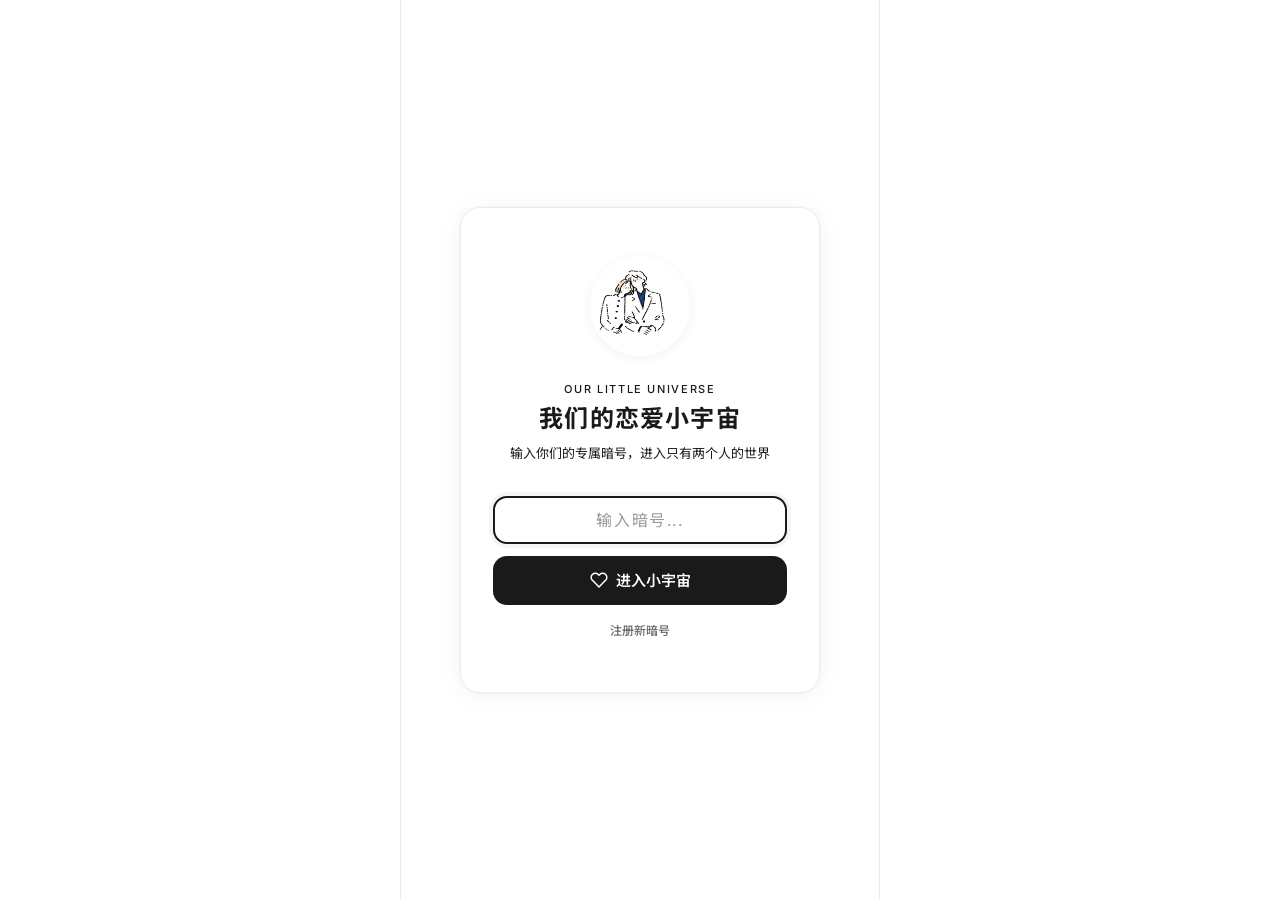
==== index.html @ 61622565 "fix: 抖音链接支持唤起App (snssdk1128:// scheme)" ====
<!DOCTYPE html>
<html lang="zh-CN">
<head>
  <meta charset="UTF-8">
  <meta name="viewport" content="width=device-width, initial-scale=1.0, maximum-scale=1.0, user-scalable=no, viewport-fit=cover">
  <meta name="theme-color" content="#FFF5F5">
  <meta name="description" content="恋爱小宇宙 - 情侣双人协同记录工作台">
  <title>恋爱小宇宙</title>

  <!-- iOS PWA（添加到主屏幕后全屏运行） -->
  <meta name="apple-mobile-web-app-capable" content="yes">
  <meta name="apple-mobile-web-app-status-bar-style" content="black-translucent">
  <meta name="apple-mobile-web-app-title" content="恋爱小宇宙">
  <link rel="apple-touch-icon" href="./assets/apple-touch-icon.png">
  <link rel="apple-touch-icon" sizes="180x180" href="./assets/apple-touch-icon-180.png">
  <link rel="apple-touch-icon" sizes="192x192" href="./assets/icon-192.png">
  <link rel="apple-touch-icon" sizes="512x512" href="./assets/icon-512.png">

  <!-- Android/通用 PWA -->
  <link rel="manifest" href="./manifest.json">
  <meta name="mobile-web-app-capable" content="yes">

  <!-- 字体预加载：优先用 Google Fonts，超时自动降级为系统黑体 -->
  <link rel="preconnect" href="https://fonts.googleapis.com">
  <link rel="preconnect" href="https://fonts.gstatic.com" crossorigin>
  <link rel="stylesheet" href="https://fonts.googleapis.com/css2?family=Inter:wght@300;400;500;600;700&family=Noto+Sans+SC:wght@300;400;500;600;700&display=swap" media="print" onload="this.media='all';document.documentElement.classList.add('fonts-loaded');this.onload=null">
  <!-- 字体加载超时降级：3秒后强制使用系统字体 -->
  <script>
    (function(){var t=setTimeout(function(){var s=document.querySelector('link[href*="fonts.googleapis.com"]');if(s){s.media='all';s.onload=null;}},3000);window.addEventListener('load',function(){clearTimeout(t)});})();
  </script>
  <!-- 系统字体兜底：在 Google Fonts 加载前使用 -->
  <style>
    body { font-family: -apple-system, BlinkMacSystemFont, "PingFang SC", "Hiragino Sans GB", "Microsoft YaHei", sans-serif; }
    .fonts-loaded body { font-family: "Noto Sans SC", "Inter", -apple-system, sans-serif; }
  </style>

  <!-- 样式 -->
  <link rel="stylesheet" href="css/variables.css">
  <link rel="stylesheet" href="css/global.css">
  <link rel="stylesheet" href="css/components.css">
  <link rel="stylesheet" href="css/dashboard.css">
  <link rel="stylesheet" href="css/games.css">

  <style>
    /* ===== 底部导航栏 ===== */
    .navbar {
      position: fixed;
      bottom: 0;
      left: 50%;
      transform: translateX(-50%);
      width: 100%;
      max-width: var(--max-width);
      height: var(--navbar-height);
      background: rgba(255, 255, 255, 0.9);
      backdrop-filter: blur(24px);
      -webkit-backdrop-filter: blur(24px);
      border-top: 1px solid var(--border-light);
      display: flex;
      align-items: center;
      justify-content: space-around;
      padding: var(--space-xs) var(--space-sm);
      padding-bottom: max(var(--space-xs), env(safe-area-inset-bottom));
      z-index: var(--z-sticky);
      box-shadow: 0 -1px 8px rgba(0, 0, 0, 0.03);
    }

    .nav-tab {
      display: flex;
      flex-direction: column;
      align-items: center;
      gap: 4px;
      padding: var(--space-xs) 2px;
      border: none;
      background: transparent;
      cursor: pointer;
      transition: all var(--transition-fast);
      min-width: 0;
      flex: 1;
      position: relative;
      white-space: nowrap;
    }
    .nav-tab::after {
      content: '';
      position: absolute;
      top: -6px;
      left: 50%;
      transform: translateX(-50%);
      width: 0;
      height: 2.5px;
      border-radius: 2px;
      background: currentColor;
      transition: width var(--transition-base);
    }
    .nav-tab.active::after {
      width: 18px;
    }
    .nav-tab-label {
      font-size: 10px;
      font-weight: var(--weight-semibold);
      line-height: 1;
      font-family: var(--font-sans);
      white-space: nowrap;
      transform: scale(0.88);
      letter-spacing: 0.02em;
    }
    .nav-tab:hover {
      opacity: 0.85;
    }
    .nav-tab:active {
      transform: scale(0.94);
    }

    /* ===== 响应式 ===== */
    @media (min-width: 481px) {
      .app-container {
        border-left: 1px solid var(--border-light);
        border-right: 1px solid var(--border-light);
      }
    }

    @media (max-width: 360px) {
      :root {
        --content-padding: 0.75rem;
      }
      .dashboard-grid {
        grid-template-columns: 1fr;
      }
      .hero-title {
        font-size: var(--text-lg);
      }
    }

    /* ===== 登录页 ===== */
    .login-page {
      min-height: 100vh;
      min-height: 100dvh;
      display: flex;
      align-items: center;
      justify-content: center;
      padding: var(--space-xl);
      background: #fff;
    }
    .login-card {
      width: 100%;
      max-width: 360px;
      text-align: center;
      padding: var(--space-2xl) var(--space-xl);
      background: #fff;
      border-radius: var(--radius-xl);
      box-shadow: 0 2px 24px rgba(0, 0, 0, 0.05), 0 1px 4px rgba(0, 0, 0, 0.03);
      border: 1px solid var(--border-light);
    }
    .login-doodle {
      margin-bottom: var(--space-lg);
    }
    .login-couple-photo {
      width: 100px;
      height: 100px;
      border-radius: var(--radius-full);
      overflow: hidden;
      margin: 0 auto;
      border: 2px solid #fff;
      box-shadow: 0 2px 12px rgba(0,0,0,0.06);
      cursor: pointer;
      position: relative;
      transition: all var(--transition-fast);
    }
    .login-couple-photo:hover {
      box-shadow: 0 4px 20px rgba(0,0,0,0.15);
    }
    .login-couple-photo .photo-change-hint {
      position: absolute;
      bottom: 0;
      left: 0;
      right: 0;
      padding: 4px;
      background: rgba(0,0,0,0.6);
      color: #fff;
      font-size: 10px;
      text-align: center;
      opacity: 0;
      transition: opacity var(--transition-fast);
      font-family: var(--font-sans);
    }
    .login-couple-photo:hover .photo-change-hint {
      opacity: 1;
    }
    .login-couple-photo img {
      width: 100%;
      height: 100%;
      object-fit: cover;
    }
    .login-label {
      font-family: var(--font-sans);
      font-size: 11px;
      font-weight: var(--weight-medium);
      letter-spacing: 0.15em;
      text-transform: uppercase;
      color: var(--color-text-light);
      margin-bottom: var(--space-xs);
    }
    .login-title {
      font-family: var(--font-serif);
      font-size: 24px;
      font-weight: var(--weight-bold);
      color: var(--color-text);
      margin: 0 0 var(--space-sm) 0;
      letter-spacing: 0.05em;
    }
    .login-desc {
      font-family: var(--font-sans);
      font-size: 13px;
      color: var(--color-text-light);
      margin: 0 0 var(--space-xl) 0;
      line-height: 1.6;
    }
    .login-form {
      margin-bottom: var(--space-md);
    }
    .login-form .input-group {
      margin-bottom: var(--space-md);
    }
    .login-input {
      text-align: center;
      font-size: 16px;
      letter-spacing: 0.1em;
      padding: var(--space-md) var(--space-lg);
      border-radius: 14px;
      background: #fff;
      border: 2px solid var(--border-color);
      transition: all var(--transition-fast);
    }
    .login-input:focus {
      border-color: var(--text-primary);
      background: #fff;
      box-shadow: 0 0 0 4px rgba(0, 0, 0, 0.04);
    }
    .login-btn {
      width: 100%;
      padding: 14px;
      font-size: 15px;
      font-weight: var(--weight-semibold);
      border-radius: 14px;
      display: flex;
      align-items: center;
      justify-content: center;
      gap: 8px;
      transition: all var(--transition-fast);
      background: var(--text-primary);
      color: #fff;
    }
    .login-btn:disabled {
      opacity: 0.4;
      cursor: not-allowed;
    }
    .login-error {
      padding: var(--space-sm) var(--space-md);
      background: #F5F5F5;
      color: #1A1A1A;
      border-radius: 10px;
      font-size: 13px;
      margin-bottom: var(--space-md);
      font-family: var(--font-sans);
    }
    .login-hint {
      font-family: var(--font-sans);
      font-size: 11px;
      color: var(--text-muted);
      opacity: 0.5;
      margin-top: var(--space-md);
    }
    .login-hint code {
      background: #F5F5F5;
      padding: 2px 8px;
      border-radius: 4px;
      font-size: 11px;
      color: var(--text-primary);
      font-family: var(--font-mono, monospace);
    }
  </style>

  <!-- 骨架屏：JS 加载前显示，避免白屏 -->
  <style>
    #app-skeleton {
      display: flex;
      flex-direction: column;
      align-items: center;
      justify-content: center;
      min-height: 100vh;
      min-height: 100dvh;
      background: #fff;
      transition: opacity 0.35s ease;
      position: fixed;
      inset: 0;
      z-index: 9999;
    }
    #app-skeleton.hide {
      opacity: 0;
      pointer-events: none;
    }
    .skeleton-heart {
      width: 56px;
      height: 56px;
      margin-bottom: 18px;
      animation: skeleton-pulse 1.6s ease-in-out infinite;
    }
    .skeleton-text {
      font-family: -apple-system, BlinkMacSystemFont, "PingFang SC", sans-serif;
      font-size: 14px;
      color: #D4C5C5;
      letter-spacing: 0.08em;
    }
    @keyframes skeleton-pulse {
      0%, 100% { opacity: 0.55; transform: scale(0.96); }
      50% { opacity: 1; transform: scale(1.04); }
    }
  </style>
</head>
<body>
  <div id="app-skeleton">
    <svg class="skeleton-heart" viewBox="0 0 24 24" fill="none" stroke="#E8A0A0" stroke-width="1.5" stroke-linecap="round" stroke-linejoin="round">
      <path d="M20.84 4.61a5.5 5.5 0 0 0-7.78 0L12 5.67l-1.06-1.06a5.5 5.5 0 0 0-7.78 7.78l1.06 1.06L12 21.23l7.78-7.78 1.06-1.06a5.5 5.5 0 0 0 0-7.78z"/>
    </svg>
    <div class="skeleton-text">正在进入小宇宙...</div>
  </div>

  <div class="app-container" id="app" style="display:none">
    <!-- 由 App.render() 动态渲染 -->
  </div>

  <script>
    // 注册 Service Worker，检测到新版本自动刷新
    if ('serviceWorker' in navigator) {
      navigator.serviceWorker.register('/sw.js').then(reg => {
        reg.addEventListener('updatefound', () => {
          const newWorker = reg.installing;
          newWorker.addEventListener('statechange', () => {
            if (newWorker.state === 'installed' && navigator.serviceWorker.controller) {
              // 新 SW 已就绪，刷新页面使用新版本
              window.location.reload();
            }
          });
        });
      });
    }
  </script>

  <!-- JS库 -->
  <script defer src="js/lib/supabase.min.js"></script>
  <script defer src="js/modules/config.js"></script>
  <script defer src="js/modules/github-sync.js"></script>
  <script defer src="js/modules/game-sync.js"></script>
  <script defer src="js/tips.js"></script>
  <script defer src="js/utils.js"></script>
  <script defer src="js/sfx.js"></script>
  <script defer src="js/auth.js"></script>
  <script defer src="js/store.js"></script>
  <script defer src="js/components.js"></script>

  <!-- 页面模块 -->
  <script defer src="js/pages/dashboard.js"></script>
  <script defer src="js/pages/timeline.js"></script>
  <script defer src="js/pages/travel.js"></script>
  <script defer src="js/pages/food.js"></script>
  <script defer src="js/pages/shopping.js"></script>
  <script defer src="js/pages/ledger.js"></script>
  <script defer src="js/pages/inspiration.js"></script>
  <script defer src="js/pages/game.js"></script>

  <!-- 应用入口 -->
  <script defer src="js/app.js"></script>
</body>
</html>
---- css/variables.css ----
/* ===== 【我们的恋爱小宇宙】色彩系统 — 黑白极简 ===== */

:root {
  /* 页面底色 */
  --bg-page: #FFFFFF;
  --bg-page-alt: #F5F5F5;

  /* 卡片 */
  --bg-card: #FFFFFF;
  --bg-card-hover: #FAFAFA;

  /* 主色 — 纯黑 */
  --color-primary: #1A1A1A;
  --color-primary-light: #E8E8E8;
  --color-primary-ghost: #F5F5F5;

  /* 模块辅助色 — 统一灰阶 */
  --color-travel: #1A1A1A;
  --color-travel-light: #E8E8E8;
  --color-travel-ghost: #F5F5F5;
  --color-food: #1A1A1A;
  --color-food-light: #E8E8E8;
  --color-food-ghost: #F5F5F5;
  --color-ledger: #1A1A1A;
  --color-ledger-light: #E8E8E8;
  --color-ledger-ghost: #F5F5F5;
  --color-timeline: #1A1A1A;
  --color-timeline-light: #E8E8E8;
  --color-timeline-ghost: #F5F5F5;
  --color-shopping: #1A1A1A;
  --color-shopping-light: #E8E8E8;
  --color-shopping-ghost: #F5F5F5;
  --color-tips: #1A1A1A;
  --color-tips-light: #E8E8E8;
  --color-tips-ghost: #F5F5F5;

  /* 文字 */
  --text-primary: #1A1A1A;
  --text-secondary: #666666;
  --text-muted: #999999;
  --text-inverse: #FFFFFF;

  /* 分割线 / 边框 */
  --border-color: #D9D9D9;
  --border-light: #EBEBEB;

  /* 状态色 */
  --color-success: #1A1A1A;
  --color-warning: #666666;
  --color-danger: #333333;

  /* ===== 字体系统 — 黑体/无衬线 ===== */
  --font-serif: 'Inter', -apple-system, BlinkMacSystemFont, 'Segoe UI', 'PingFang SC', 'Microsoft YaHei', 'Source Han Sans SC', 'Noto Sans SC', sans-serif;
  --font-sans: 'Inter', -apple-system, BlinkMacSystemFont, 'Segoe UI', 'PingFang SC', 'Microsoft YaHei', 'Source Han Sans SC', 'Noto Sans SC', sans-serif;

  /* 字号 */
  --text-xs: 0.6875rem;
  --text-sm: 0.8125rem;
  --text-base: 0.9375rem;
  --text-md: 1.0625rem;
  --text-lg: 1.25rem;
  --text-xl: 1.5rem;
  --text-2xl: 1.875rem;
  --text-3xl: 2.25rem;

  /* 字重 */
  --weight-light: 300;
  --weight-regular: 400;
  --weight-medium: 500;
  --weight-semibold: 600;
  --weight-bold: 700;

  /* 间距 */
  --space-xs: 0.25rem;
  --space-sm: 0.5rem;
  --space-md: 0.75rem;
  --space-base: 1rem;
  --space-lg: 1.5rem;
  --space-xl: 2rem;
  --space-2xl: 3rem;

  /* 圆角 */
  --radius-sm: 8px;
  --radius-md: 12px;
  --radius-lg: 16px;
  --radius-xl: 20px;
  --radius-full: 9999px;

  /* 阴影 */
  --shadow-card: 0 1px 4px rgba(0, 0, 0, 0.04);
  --shadow-card-hover: 0 4px 16px rgba(0, 0, 0, 0.06);
  --shadow-modal: 0 8px 40px rgba(0, 0, 0, 0.08);

  /* 过渡 */
  --transition-fast: 0.15s ease;
  --transition-base: 0.25s ease;
  --transition-slow: 0.4s cubic-bezier(0.16, 1, 0.3, 1);

  /* 布局 */
  --navbar-height: 72px;
  --max-width: 480px;
  --content-padding: 1.25rem;

  /* z-index */
  --z-base: 1;
  --z-dropdown: 100;
  --z-sticky: 200;
  --z-modal: 300;
  --z-toast: 400;
}

/* ===== 全局动画关键帧 ===== */

/* 淡入上移 */
@keyframes fadeInUp {
  from { opacity: 0; transform: translateY(16px); }
  to   { opacity: 1; transform: translateY(0); }
}

/* 淡入 */
@keyframes fadeIn {
  from { opacity: 0; }
  to   { opacity: 1; }
}

/* 弹性缩放（按钮反馈） */
@keyframes pressPop {
  0%   { transform: scale(1); }
  40%  { transform: scale(0.92); }
  100% { transform: scale(1); }
}

/* 卡片依次入场 */
.card-stagger {
  opacity: 0;
  transform: translateY(20px);
  animation: fadeInUp 0.4s cubic-bezier(0.16, 1, 0.3, 1) forwards;
}

/* 页面容器入场 */
.page-enter {
  animation: fadeIn 0.3s ease;
}

/* 按钮按下反馈 */
.btn-press:active {
  animation: pressPop 0.25s ease;
}

/* 头像更换旋转 */
@keyframes photoSpin {
  0%   { transform: scale(1) rotate(0deg); }
  30%  { transform: scale(0.85) rotate(-5deg); }
  60%  { transform: scale(1.05) rotate(3deg); }
  100% { transform: scale(1) rotate(0deg); }
}

.photo-updated {
  animation: photoSpin 0.5s cubic-bezier(0.16, 1, 0.3, 1);
}
---- css/global.css ----
/* ===== 全局重置 ===== */
*, *::before, *::after {
  margin: 0;
  padding: 0;
  box-sizing: border-box;
}

html {
  font-size: 16px;
  -webkit-font-smoothing: antialiased;
  -moz-osx-font-smoothing: grayscale;
  text-rendering: optimizeLegibility;
}

body {
  font-family: var(--font-sans);
  font-size: var(--text-base);
  font-weight: var(--weight-regular);
  color: var(--text-primary);
  background: var(--bg-page);
  line-height: 1.65;
  overflow-x: hidden;
  min-height: 100vh;
  min-height: 100dvh;
}

/* ===== 排版 ===== */
h1, h2, h3, h4, h5, h6 {
  font-family: var(--font-sans);
  font-weight: var(--weight-bold);
  color: var(--text-primary);
  line-height: 1.35;
}

h1 { font-size: var(--text-2xl); letter-spacing: 0.04em; }
h2 { font-size: var(--text-xl); letter-spacing: 0.03em; }
h3 { font-size: var(--text-lg); }
h4 { font-size: var(--text-md); }

p {
  margin-bottom: var(--space-sm);
  color: var(--text-secondary);
}

a {
  color: var(--text-primary);
  text-decoration: underline;
  text-underline-offset: 2px;
  transition: opacity var(--transition-fast);
}
a:hover { opacity: 0.6; }

img {
  max-width: 100%;
  height: auto;
  display: block;
}

/* ===== 应用容器 ===== */
.app-container {
  max-width: var(--max-width);
  margin: 0 auto;
  min-height: 100vh;
  min-height: 100dvh;
  display: flex;
  flex-direction: column;
  position: relative;
  background: var(--bg-page);
}

/* ===== 页面容器 ===== */
.page-content {
  flex: 1;
  padding: var(--space-lg) var(--content-padding);
  padding-bottom: calc(var(--navbar-height) + var(--space-xl));
  animation: pageEnter var(--transition-slow) ease;
}

@keyframes pageEnter {
  from { opacity: 0; transform: translateY(12px); }
  to { opacity: 1; transform: translateY(0); }
}

/* ===== 滚动条 ===== */
::-webkit-scrollbar { width: 3px; }
::-webkit-scrollbar-track { background: transparent; }
::-webkit-scrollbar-thumb { background: var(--border-color); border-radius: var(--radius-full); }

/* ===== 选中文本 ===== */
::selection { background: var(--color-primary); color: #fff; }

/* ===== 工具类 ===== */
.sr-only { position: absolute; width: 1px; height: 1px; padding: 0; margin: -1px; overflow: hidden; clip: rect(0,0,0,0); border: 0; }
.text-center { text-align: center; }
.text-serif { font-family: var(--font-serif); }
.text-sans { font-family: var(--font-sans); }
.text-muted { color: var(--text-muted); }
.text-secondary { color: var(--text-secondary); }
.text-xs { font-size: var(--text-xs); }
.text-sm { font-size: var(--text-sm); }
.text-base { font-size: var(--text-base); }
.text-md { font-size: var(--text-md); }
.text-lg { font-size: var(--text-lg); }
.text-xl { font-size: var(--text-xl); }
.font-light { font-weight: var(--weight-light); }
.font-regular { font-weight: var(--weight-regular); }
.font-medium { font-weight: var(--weight-medium); }
.font-semibold { font-weight: var(--weight-semibold); }
.font-bold { font-weight: var(--weight-bold); }
.mt-sm { margin-top: var(--space-sm); }
.mt-md { margin-top: var(--space-md); }
.mt-base { margin-top: var(--space-base); }
.mt-lg { margin-top: var(--space-lg); }
.mt-xl { margin-top: var(--space-xl); }
.mb-sm { margin-bottom: var(--space-sm); }
.mb-md { margin-bottom: var(--space-md); }
.mb-base { margin-bottom: var(--space-base); }
.mb-lg { margin-bottom: var(--space-lg); }
.flex { display: flex; }
.flex-col { flex-direction: column; }
.items-center { align-items: center; }
.justify-center { justify-content: center; }
.justify-between { justify-content: space-between; }
.gap-sm { gap: var(--space-sm); }
.gap-md { gap: var(--space-md); }
.gap-base { gap: var(--space-base); }
.gap-lg { gap: var(--space-lg); }
.flex-1 { flex: 1; }
.flex-wrap { flex-wrap: wrap; }
.w-full { width: 100%; }

/* ===== 分割线 ===== */
.divider { height: 1px; background: var(--border-color); margin: var(--space-lg) 0; border: none; }
.divider-light { height: 1px; background: var(--border-light); margin: var(--space-base) 0; border: none; }

/* ===== 空状态 ===== */
.empty-state { text-align: center; padding: var(--space-2xl) var(--space-base); }
.empty-state .empty-icon { font-size: 2.5rem; margin-bottom: var(--space-base); opacity: 0.3; }
.empty-state .empty-title { font-family: var(--font-serif); font-size: var(--text-lg); color: var(--text-primary); margin-bottom: var(--space-sm); }
.empty-state .empty-desc { color: var(--text-muted); font-size: var(--text-sm); }

/* ===== Toast ===== */
.toast {
  position: fixed; top: var(--space-xl); left: 50%; transform: translateX(-50%);
  background: var(--text-primary); color: #fff;
  padding: var(--space-sm) var(--space-lg); border-radius: var(--radius-full);
  font-size: var(--text-sm); z-index: var(--z-toast);
  box-shadow: var(--shadow-modal); pointer-events: none; white-space: nowrap;
  animation: toastIn var(--transition-base) ease;
}
.toast.toast-out { animation: toastOut var(--transition-base) ease forwards; }
@keyframes toastIn { from { opacity: 0; transform: translateX(-50%) translateY(-12px); } to { opacity: 1; transform: translateX(-50%) translateY(0); } }
@keyframes toastOut { from { opacity: 1; transform: translateX(-50%) translateY(0); } to { opacity: 0; transform: translateX(-50%) translateY(-12px); } }
---- css/components.css ----
/* ===== 【我们的恋爱小宇宙】组件样式 — 黑白极简 ===== */

/* ===== 卡片 ===== */
.card {
  background: var(--bg-card);
  border-radius: var(--radius-md);
  box-shadow: var(--shadow-card);
  padding: var(--space-lg);
  transition: all var(--transition-base);
  cursor: default;
  position: relative;
  overflow: hidden;
  border: 1px solid var(--border-light);
}
.card.card-hoverable { cursor: pointer; }
.card.card-hoverable:hover { transform: translateY(-2px); box-shadow: var(--shadow-card-hover); }
.card.card-flat { box-shadow: none; border: 1px solid var(--border-light); }
.card.card-accent-travel,
.card.card-accent-food,
.card.card-accent-ledger,
.card.card-accent-timeline,
.card.card-accent-shopping,
.card.card-accent-tips,
.card.card-accent-primary { border-left: 3px solid var(--text-primary); }

.card-header { display: flex; align-items: center; justify-content: space-between; margin-bottom: var(--space-md); }
.card-title { font-family: var(--font-sans); font-size: var(--text-md); font-weight: var(--weight-medium); }
.card-subtitle { font-size: var(--text-xs); color: var(--text-muted); }
.card-body { color: var(--text-secondary); font-size: var(--text-sm); line-height: 1.7; }
.card-footer { margin-top: var(--space-md); padding-top: var(--space-md); border-top: 1px solid var(--border-light); display: flex; align-items: center; justify-content: space-between; }

/* ===== 按钮 ===== */
.btn {
  display: inline-flex; align-items: center; justify-content: center; gap: var(--space-sm);
  padding: var(--space-sm) var(--space-lg); border: none; border-radius: var(--radius-sm);
  font-family: var(--font-sans); font-size: var(--text-sm); font-weight: var(--weight-medium);
  cursor: pointer; transition: all var(--transition-fast); white-space: nowrap; line-height: 1.4; user-select: none;
}
.btn:active { animation: pressPop 0.3s ease; }

.btn-primary { background: var(--text-primary); color: #fff; }
.btn-primary:hover { background: #333; }
.btn-primary:active { background: #000; }

.btn-secondary { background: var(--color-primary-light); color: var(--text-primary); }
.btn-secondary:hover { background: #DADADA; }

.btn-ghost { background: transparent; color: var(--text-secondary); }
.btn-ghost:hover { background: var(--color-primary-ghost); color: var(--text-primary); }

.btn-outline { background: transparent; border: 1.5px solid var(--border-color); color: var(--text-secondary); }
.btn-outline:hover { border-color: var(--text-primary); color: var(--text-primary); }

.btn-danger { background: var(--text-primary); color: #fff; }
.btn-danger:hover { opacity: 0.8; }

.btn-sm { padding: var(--space-xs) var(--space-md); font-size: var(--text-xs); }
.btn-lg { padding: var(--space-md) var(--space-xl); font-size: var(--text-base); }
.btn-icon { width: 36px; height: 36px; padding: 0; border-radius: var(--radius-sm); font-size: 1.1rem; }

.btn-fab {
  position: fixed; bottom: calc(var(--navbar-height) + var(--space-lg)); right: var(--space-lg);
  width: 52px; height: 52px; border-radius: var(--radius-full);
  background: var(--text-primary); color: #fff; font-size: 1.5rem;
  box-shadow: var(--shadow-modal); border: none; cursor: pointer;
  z-index: var(--z-sticky); display: flex; align-items: center; justify-content: center;
  transition: all var(--transition-base);
}
.btn-fab:hover { transform: scale(1.05); box-shadow: 0 8px 32px rgba(0,0,0,0.15); }
.btn-fab:active { animation: pressPop 0.3s ease; }

/* ===== 输入框 ===== */
.input-group { margin-bottom: var(--space-base); }
.input-label { display: block; font-size: var(--text-sm); font-weight: var(--weight-medium); color: var(--text-primary); margin-bottom: var(--space-xs); }
.input-hint { font-size: var(--text-xs); color: var(--text-muted); margin-top: var(--space-xs); }
.input {
  width: 100%; padding: var(--space-md) var(--space-base);
  border: 1.5px solid var(--border-color); border-radius: var(--radius-sm);
  background: var(--bg-card); color: var(--text-primary);
  font-family: var(--font-sans); font-size: var(--text-sm);
  transition: all var(--transition-fast); outline: none;
}
.input:focus { border-color: var(--text-primary); box-shadow: 0 0 0 3px rgba(0,0,0,0.06); }
.input::placeholder { color: var(--text-muted); }
.input.input-error { border-color: var(--color-danger); }
textarea.input { resize: vertical; min-height: 80px; line-height: 1.6; }
select.input {
  appearance: none;
  background-image: url("data:image/svg+xml,%3Csvg xmlns='http://www.w3.org/2000/svg' width='12' height='12' viewBox='0 0 24 24' fill='none' stroke='%23666' stroke-width='2'%3E%3Cpath d='M6 9l6 6 6-6'/%3E%3C/svg%3E");
  background-repeat: no-repeat; background-position: right 12px center; padding-right: 36px; cursor: pointer;
}

/* ===== 标签 ===== */
.tag {
  display: inline-flex; align-items: center; gap: var(--space-xs);
  padding: 3px 10px; border-radius: var(--radius-full);
  font-size: var(--text-xs); font-weight: var(--weight-medium); white-space: nowrap; line-height: 1.6;
}
.tag-primary { background: #1A1A1A; color: #fff; }
.tag-travel { background: #1A1A1A; color: #fff; }
.tag-food { background: #1A1A1A; color: #fff; }
.tag-ledger { background: #1A1A1A; color: #fff; }
.tag-timeline { background: #1A1A1A; color: #fff; }
.tag-shopping { background: #1A1A1A; color: #fff; }
.tag-tips { background: #1A1A1A; color: #fff; }
.tag-success { background: #F5F5F5; color: #1A1A1A; }
.tag-warning { background: #EBEBEB; color: #1A1A1A; }
.tag-danger { background: #F0F0F0; color: #1A1A1A; }
.tag-outline { background: transparent; border: 1px solid var(--border-color); color: var(--text-secondary); }
.tag-outline:hover { border-color: var(--text-primary); color: var(--text-primary); }

/* ===== 图片容器 ===== */
.img-container { border-radius: var(--radius-sm); overflow: hidden; position: relative; background: var(--color-primary-ghost); }
.img-container img { width: 100%; height: 100%; object-fit: cover; }
.img-placeholder { display: flex; align-items: center; justify-content: center; color: var(--text-muted); font-size: 2rem; }

/* ===== 模态框 ===== */
.modal-overlay {
  position: fixed; inset: 0; background: rgba(0,0,0,0.2); backdrop-filter: blur(4px);
  -webkit-backdrop-filter: blur(4px); z-index: var(--z-modal);
  display: flex; align-items: flex-end; animation: overlayIn var(--transition-base) ease;
}
@keyframes overlayIn { from { opacity: 0; } to { opacity: 1; } }

.modal-sheet {
  background: var(--bg-card); border-radius: var(--radius-xl) var(--radius-xl) 0 0;
  width: 100%; max-width: var(--max-width); margin: 0 auto;
  max-height: 85vh; overflow-y: auto;
  animation: sheetIn var(--transition-slow) ease; box-shadow: var(--shadow-modal);
}
@keyframes sheetIn { from { transform: translateY(100%); } to { transform: translateY(0); } }

.modal-header {
  display: flex; align-items: center; justify-content: space-between;
  padding: var(--space-lg) var(--space-xl); border-bottom: 1px solid var(--border-light);
  position: sticky; top: 0; background: var(--bg-card); z-index: 1;
  border-radius: var(--radius-xl) var(--radius-xl) 0 0;
}
.modal-title { font-family: var(--font-serif); font-size: var(--text-lg); font-weight: var(--weight-medium); }
.modal-close { width: 32px; height: 32px; border-radius: var(--radius-full); border: none; background: var(--color-primary-ghost); color: var(--text-secondary); font-size: 1.1rem; cursor: pointer; display: flex; align-items: center; justify-content: center; transition: all var(--transition-fast); }
.modal-close:hover { background: var(--color-primary-light); color: var(--text-primary); }
.modal-body { padding: var(--space-lg) var(--space-xl); }
.modal-footer { padding: var(--space-base) var(--space-xl); border-top: 1px solid var(--border-light); display: flex; gap: var(--space-sm); justify-content: flex-end; }

/* ===== 星级评分 ===== */
.star-rating { display: inline-flex; gap: 2px; }
.star-rating .star { color: var(--border-color); font-size: var(--text-base); cursor: pointer; transition: color var(--transition-fast); }
.star-rating .star.active { color: var(--text-primary); }
.star-rating .star:hover { color: #333; }

/* ===== 进度条 ===== */
.progress-bar { width: 100%; height: 4px; background: var(--border-light); border-radius: var(--radius-full); overflow: hidden; }
.progress-bar .progress-fill { height: 100%; border-radius: var(--radius-full); transition: width var(--transition-slow); }
.progress-fill.primary,
.progress-fill.success,
.progress-fill.warning,
.progress-fill.danger { background: var(--text-primary); }

/* ===== 头像 ===== */
.couple-avatar { width: 72px; height: 72px; border-radius: var(--radius-full); border: 2px solid var(--border-light); box-shadow: var(--shadow-card); overflow: hidden; background: var(--color-primary-ghost); }
.couple-avatar img { width: 100%; height: 100%; object-fit: cover; }
.couple-avatar-sm { width: 48px; height: 48px; }

/* ===== 页面标题 ===== */
.page-header { padding: var(--space-lg) var(--content-padding); padding-bottom: var(--space-base); }
.page-header-title { font-family: var(--font-serif); font-size: var(--text-xl); font-weight: var(--weight-medium); }
.page-header-subtitle { font-size: var(--text-sm); color: var(--text-muted); margin-top: var(--space-xs); }

/* ===== 筛选标签 ===== */
.filter-tabs { display: flex; gap: var(--space-sm); padding: 0 var(--content-padding); margin-bottom: var(--space-lg); overflow-x: auto; scrollbar-width: none; }
.filter-tabs::-webkit-scrollbar { display: none; }
.filter-tab { padding: var(--space-xs) var(--space-md); border-radius: var(--radius-full); border: 1.5px solid var(--border-color); background: transparent; color: var(--text-secondary); font-size: var(--text-xs); font-family: var(--font-sans); font-weight: var(--weight-medium); cursor: pointer; white-space: nowrap; transition: all var(--transition-fast); }
.filter-tab:hover { border-color: var(--text-primary); color: var(--text-primary); }
.filter-tab.active { background: var(--text-primary); border-color: var(--text-primary); color: #fff; }

/* ===== 列表 ===== */
.list-item { display: flex; align-items: center; gap: var(--space-base); padding: var(--space-base) 0; border-bottom: 1px solid var(--border-light); transition: background var(--transition-fast); }
.list-item:last-child { border-bottom: none; }
.list-item:hover { background: var(--color-primary-ghost); margin: 0 calc(-1 * var(--content-padding)); padding-left: var(--content-padding); padding-right: var(--content-padding); }
.list-item-thumb { width: 56px; height: 56px; border-radius: var(--radius-sm); overflow: hidden; flex-shrink: 0; background: var(--color-primary-ghost); }
.list-item-thumb img { width: 100%; height: 100%; object-fit: cover; }
.list-item-content { flex: 1; min-width: 0; }
.list-item-title { font-weight: var(--weight-medium); font-size: var(--text-sm); white-space: nowrap; overflow: hidden; text-overflow: ellipsis; }
.list-item-desc { font-size: var(--text-xs); color: var(--text-muted); margin-top: 2px; white-space: nowrap; overflow: hidden; text-overflow: ellipsis; }
.list-item-meta { text-align: right; flex-shrink: 0; }
.list-item-amount { font-weight: var(--weight-semibold); font-size: var(--text-sm); }
.list-item-date { font-size: var(--text-xs); color: var(--text-muted); }

/* ===== 相册 ===== */
.photo-grid { display: grid; grid-template-columns: repeat(3, 1fr); gap: var(--space-sm); }
.photo-grid .photo-item { aspect-ratio: 1; border-radius: var(--radius-sm); overflow: hidden; background: var(--color-primary-ghost); }
.photo-grid .photo-item img { width: 100%; height: 100%; object-fit: cover; transition: transform var(--transition-slow); }
.photo-grid .photo-item:hover img { transform: scale(1.05); }

/* ===== 统计卡片 ===== */
.stat-card { background: var(--bg-card); border-radius: var(--radius-md); padding: var(--space-lg); box-shadow: var(--shadow-card); border: 1px solid var(--border-light); }
.stat-card-header { display: flex; align-items: center; justify-content: space-between; margin-bottom: var(--space-base); }
.stat-card-title { font-family: var(--font-serif); font-size: var(--text-sm); font-weight: var(--weight-medium); }
.stat-card-value { font-size: var(--text-xl); font-weight: var(--weight-semibold); font-family: var(--font-sans); }
.stat-card-label { font-size: var(--text-xs); color: var(--text-muted); }

/* ===== 柱状图 ===== */
.bar-chart { display: flex; align-items: flex-end; gap: var(--space-md); height: 140px; padding: var(--space-base) 0; }
.bar-item { flex: 1; display: flex; flex-direction: column; align-items: center; gap: var(--space-sm); height: 100%; }
.bar-fill-wrapper { flex: 1; width: 100%; display: flex; align-items: flex-end; justify-content: center; }
.bar-fill { width: 100%; max-width: 36px; border-radius: 4px 4px 0 0; min-height: 4px; transition: height var(--transition-slow); background: var(--text-primary); }
.bar-label { font-size: var(--text-xs); color: var(--text-muted); text-align: center; }
.bar-value { font-size: var(--text-xs); font-weight: var(--weight-medium); color: var(--text-secondary); }

/* ===== 饼图 ===== */
.pie-chart { width: 120px; height: 120px; border-radius: var(--radius-full); position: relative; }
.pie-chart::after { content: ''; position: absolute; top: 50%; left: 50%; transform: translate(-50%, -50%); width: 64px; height: 64px; background: var(--bg-card); border-radius: var(--radius-full); }
.pie-legend { display: flex; flex-direction: column; gap: var(--space-sm); margin-top: var(--space-base); }
.pie-legend-item { display: flex; align-items: center; gap: var(--space-sm); font-size: var(--text-xs); color: var(--text-secondary); }
.pie-legend-dot { width: 8px; height: 8px; border-radius: var(--radius-full); flex-shrink: 0; }

/* ===== 恋爱计数器 ===== */
.love-counter { text-align: center; padding: var(--space-lg); }
.love-counter-days { font-family: var(--font-sans); font-size: 3rem; font-weight: var(--weight-bold); color: var(--text-primary); line-height: 1; letter-spacing: -0.02em; }
.love-counter-label { font-family: var(--font-serif); font-size: var(--text-sm); color: var(--text-secondary); margin-top: var(--space-sm); letter-spacing: 0.05em; }

/* ===== 倒计时 ===== */
.countdown-item { display: flex; align-items: center; gap: var(--space-sm); padding: var(--space-sm) 0; }
.countdown-item:last-child { padding-bottom: 0; }
.countdown-date { text-align: center; min-width: 40px; }
.countdown-day { font-family: var(--font-sans); font-size: var(--text-md); font-weight: var(--weight-bold); color: var(--text-primary); line-height: 1; }
.countdown-month { font-size: 10px; color: var(--text-muted); margin-top: 2px; }
.countdown-info { flex: 1; min-width: 0; padding-left: var(--space-sm); }
.countdown-name { font-size: var(--text-sm); font-weight: var(--weight-medium); white-space: nowrap; overflow: hidden; text-overflow: ellipsis; }
.countdown-days-left { font-size: var(--text-xs); color: var(--text-secondary); margin-top: 2px; }
.countdown-tag { flex-shrink: 0; font-size: 10px; padding: 2px 8px; }

/* ===== 待办 ===== */
.todo-item { display: flex; align-items: center; gap: var(--space-md); padding: var(--space-md) 0; border-bottom: 1px solid var(--border-light); }
.todo-check { width: 22px; height: 22px; border-radius: var(--radius-full); border: 2px solid var(--border-color); flex-shrink: 0; cursor: pointer; display: flex; align-items: center; justify-content: center; transition: all var(--transition-fast); background: transparent; padding: 0; }
.todo-check:hover { border-color: var(--text-primary); }
.todo-check.checked { background: var(--text-primary); border-color: var(--text-primary); }
.todo-check.checked::after { content: '✓'; color: white; font-size: 12px; font-weight: var(--weight-bold); }
.todo-content { flex: 1; min-width: 0; }
.todo-text { font-size: var(--text-sm); transition: all var(--transition-fast); }
.todo-item.checked .todo-text { text-decoration: line-through; color: var(--text-muted); }
.todo-meta { font-size: var(--text-xs); color: var(--text-muted); margin-top: 2px; }

/* ===== 开关 ===== */
.toggle { position: relative; width: 44px; height: 24px; border-radius: var(--radius-full); background: var(--border-color); cursor: pointer; transition: background var(--transition-fast); border: none; padding: 0; }
.toggle.active { background: var(--text-primary); }
.toggle::after { content: ''; position: absolute; top: 2px; left: 2px; width: 20px; height: 20px; border-radius: var(--radius-full); background: white; transition: transform var(--transition-fast); box-shadow: 0 1px 3px rgba(0,0,0,0.1); }
.toggle.active::after { transform: translateX(20px); }

/* ===== 确认对话框 ===== */
.confirm-dialog { background: var(--bg-card); border-radius: var(--radius-lg); padding: var(--space-xl); text-align: center; max-width: 320px; margin: auto; box-shadow: var(--shadow-modal); }
.confirm-dialog-title { font-family: var(--font-serif); font-size: var(--text-lg); margin-bottom: var(--space-sm); }
.confirm-dialog-desc { font-size: var(--text-sm); color: var(--text-secondary); margin-bottom: var(--space-lg); }
.confirm-dialog-actions { display: flex; gap: var(--space-sm); justify-content: center; }

/* ===== 链接卡片 ===== */
.link-card { display: flex; gap: var(--space-md); padding: var(--space-md); background: var(--color-primary-ghost); border-radius: var(--radius-sm); border: 1px solid var(--border-light); transition: all var(--transition-fast); }
.link-card:hover { border-color: var(--border-color); background: #eee; }
.link-card-platform { font-size: var(--text-xs); color: var(--text-muted); text-transform: uppercase; letter-spacing: 0.05em; margin-bottom: var(--space-xs); }
.link-card-title { font-size: var(--text-sm); font-weight: var(--weight-medium); }
.link-card-url { font-size: var(--text-xs); color: var(--text-secondary); white-space: nowrap; overflow: hidden; text-overflow: ellipsis; max-width: 200px; }
---- css/dashboard.css ----
/* ===== 【我们的恋爱小宇宙】首页仪表盘 — 黑白极简手绘风 ===== */

/* ===== 顶部横幅 ===== */
.dashboard-hero {
  position: relative;
  padding: var(--space-2xl) var(--content-padding) var(--space-xl);
  text-align: center;
  overflow: hidden;
}

/* 手绘 doodle */
.hero-doodle {
  position: absolute;
  pointer-events: none;
  opacity: 0.05;
}
.hero-doodle-sun {
  top: var(--space-lg); right: var(--space-xl);
  width: 64px; height: 64px;
}
.hero-doodle-cloud {
  top: var(--space-2xl); left: var(--space-lg);
  width: 56px; height: 32px;
}
.hero-doodle-star {
  bottom: var(--space-xl); right: var(--space-xl);
  width: 36px; height: 36px;
}
.hero-doodle-heart {
  bottom: var(--space-2xl); left: var(--space-xl);
  width: 28px; height: 28px;
}

/* 英文标签 */
.hero-label {
  font-family: var(--font-sans);
  font-size: 10px;
  font-weight: var(--weight-semibold);
  letter-spacing: 0.2em;
  text-transform: uppercase;
  color: var(--text-muted);
  margin-bottom: var(--space-sm);
  position: relative; z-index: 1;
}

/* 中文标题 */
.hero-title {
  font-family: var(--font-sans);
  font-size: 26px;
  font-weight: var(--weight-bold);
  letter-spacing: 0.08em;
  margin-bottom: var(--space-sm);
  position: relative; z-index: 1;
  line-height: 1.3;
}

.hero-subtitle {
  font-size: var(--text-sm);
  color: var(--text-secondary);
  margin-bottom: var(--space-xl);
  position: relative; z-index: 1;
  max-width: 280px; margin-left: auto; margin-right: auto;
  line-height: 1.8;
  font-family: var(--font-sans);
  font-weight: var(--weight-regular);
}

/* 双人头像 */
.hero-avatars {
  display: flex; align-items: center; justify-content: center;
  margin-bottom: var(--space-xl);
  position: relative; z-index: 1;
}

/* 情侣合照 — 可点击更换 */
.hero-couple-photo {
  width: 140px;
  height: 140px;
  border-radius: var(--radius-full);
  overflow: hidden;
  border: 3px solid #fff;
  box-shadow: 0 2px 16px rgba(0,0,0,0.08);
  cursor: pointer;
  position: relative;
  transition: all var(--transition-fast);
}
.hero-couple-photo:hover {
  box-shadow: 0 4px 24px rgba(0,0,0,0.15);
}
.hero-couple-photo .photo-change-hint {
  position: absolute;
  bottom: 0;
  left: 0;
  right: 0;
  padding: 6px;
  background: rgba(0,0,0,0.6);
  color: #fff;
  font-size: 11px;
  text-align: center;
  opacity: 0;
  transition: opacity var(--transition-fast);
  font-family: var(--font-sans);
}
.hero-couple-photo:hover .photo-change-hint {
  opacity: 1;
}
.hero-couple-photo img {
  width: 100%;
  height: 100%;
  object-fit: cover;
}

.hero-avatar-group { display: flex; flex-direction: column; align-items: center; gap: var(--space-sm); }
.hero-avatar {
  width: 80px; height: 80px; border-radius: var(--radius-full);
  background: var(--bg-card); border: 1.5px solid var(--border-color);
  display: flex; align-items: center; justify-content: center;
  box-shadow: var(--shadow-card); transition: transform var(--transition-base);
}
.hero-avatar:hover { transform: scale(1.05); }
.hero-avatar-doodle { width: 48px; height: 48px; opacity: 0.35; }
.hero-heart {
  display: flex; align-items: center; justify-content: center;
  width: 40px; height: 40px; margin-top: -16px;
}
.hero-heart svg { width: 32px; height: 32px; animation: heartBeat 2s ease-in-out infinite; }
@keyframes heartBeat {
  0%, 100% { transform: scale(1); }
  15% { transform: scale(1.15); }
  30% { transform: scale(1); }
  45% { transform: scale(1.1); }
  60% { transform: scale(1); }
}
.hero-avatar-label { font-size: var(--text-xs); color: var(--text-secondary); font-weight: var(--weight-medium); font-family: var(--font-sans); }

/* ===== 恋爱时长计数器 ===== */
.love-counter {
  position: relative; display: inline-flex; flex-direction: column; align-items: center;
  padding: var(--space-xl) var(--space-2xl); background: var(--bg-card);
  border-radius: var(--radius-lg); box-shadow: var(--shadow-card);
  cursor: pointer; transition: all var(--transition-base);
  border: 1px solid var(--border-light); min-width: 200px;
}
.love-counter:hover { transform: translateY(-3px); box-shadow: var(--shadow-card-hover); border-color: var(--border-color); }
.love-counter::after {
  content: '点击编辑'; position: absolute; top: 10px; right: 14px;
  font-size: 10px; color: var(--text-muted); opacity: 0;
  transition: opacity var(--transition-fast); font-family: var(--font-sans);
}
.love-counter:hover::after { opacity: 0.5; }
.love-counter-days {
  font-family: var(--font-sans); font-size: 3.5rem;
  font-weight: var(--weight-bold); line-height: 1; letter-spacing: -0.04em;
}
.love-counter-label { font-family: var(--font-sans); font-size: var(--text-sm); color: var(--text-secondary); margin-top: var(--space-sm); letter-spacing: 0.04em; }
.love-counter-unit { font-family: var(--font-sans); font-size: var(--text-xs); color: var(--text-muted); margin-top: var(--space-xs); }

/* ===== 横向滚动卡片 ===== */
.featured-cards {
  display: flex; gap: var(--space-md); overflow-x: auto;
  scroll-snap-type: x mandatory; scrollbar-width: none;
  padding: 0 var(--content-padding);
}
.featured-cards::-webkit-scrollbar { display: none; }
.featured-card {
  flex: 0 0 80%; min-width: 280px;
  background: var(--bg-card); border-radius: var(--radius-lg);
  padding: var(--space-lg) var(--space-xl);
  box-shadow: var(--shadow-card); scroll-snap-align: start;
  border: 1px solid var(--border-light); transition: all var(--transition-base); cursor: pointer;
}
.featured-card:hover { transform: translateY(-2px); box-shadow: var(--shadow-card-hover); }
.featured-card-header { display: flex; align-items: center; gap: var(--space-sm); margin-bottom: var(--space-md); }
.featured-card-icon { width: 34px; height: 34px; border-radius: var(--radius-full); display: flex; align-items: center; justify-content: center; }
.featured-card-icon svg { width: 16px; height: 16px; }
.featured-card-label { font-family: var(--font-sans); font-size: var(--text-xs); font-weight: var(--weight-semibold); letter-spacing: 0.03em; }

/* ===== 2x2 网格 ===== */
.dashboard-grid {
  display: grid; grid-template-columns: 1fr 1fr; gap: var(--space-md);
  padding: 0 var(--content-padding); padding-bottom: var(--space-2xl);
}
.dashboard-card {
  background: var(--bg-card); border-radius: var(--radius-lg);
  padding: var(--space-lg); box-shadow: var(--shadow-card);
  transition: all var(--transition-base); cursor: pointer;
  position: relative; overflow: hidden;
  border: 1px solid var(--border-light);
}
.dashboard-card:hover { transform: translateY(-2px); box-shadow: var(--shadow-card-hover); border-color: var(--border-color); }
.dashboard-card-header { display: flex; align-items: center; gap: var(--space-sm); margin-bottom: var(--space-md); }
.dashboard-card-icon { width: 32px; height: 32px; border-radius: var(--radius-full); display: flex; align-items: center; justify-content: center; background: var(--color-primary-ghost); }
.dashboard-card-icon svg { width: 15px; height: 15px; }
.dashboard-card-label { font-family: var(--font-sans); font-size: var(--text-xs); font-weight: var(--weight-semibold); letter-spacing: 0.02em; }
.dashboard-card-full { grid-column: 1 / -1; }

/* ===== Tips 卡片 ===== */
.tip-card { background: var(--bg-card); border-radius: var(--radius-lg); padding: var(--space-lg) var(--space-xl); box-shadow: var(--shadow-card); position: relative; border: 1px solid var(--border-light); }
.tip-card-doodle { position: absolute; top: var(--space-base); right: var(--space-base); width: 52px; height: 52px; opacity: 0.04; }
.tip-card-quote { font-family: var(--font-sans); font-size: var(--text-md); line-height: 1.9; padding-right: var(--space-xl); }
.tip-card-meta { font-size: var(--text-xs); color: var(--text-muted); margin-top: var(--space-base); display: flex; align-items: center; gap: var(--space-sm); }

/* ===== 快速入口 ===== */
.quick-entries { display: grid; grid-template-columns: repeat(3, 1fr); gap: var(--space-md); }
.quick-entry {
  display: flex; flex-direction: column; align-items: center; gap: var(--space-sm);
  padding: var(--space-lg) var(--space-sm); border-radius: var(--radius-md);
  background: var(--bg-card); cursor: pointer; transition: all var(--transition-fast);
  border: 1px solid var(--border-light); box-shadow: var(--shadow-card);
}
.quick-entry:hover { border-color: var(--border-color); transform: translateY(-2px); box-shadow: var(--shadow-card-hover); }
.quick-entry:active { transform: scale(0.96); }
.quick-entry-icon { width: 38px; height: 38px; opacity: 0.5; }
.quick-entry-label { font-size: 11px; color: var(--text-secondary); font-weight: var(--weight-medium); letter-spacing: 0.02em; }

/* ===== 通知横幅 ===== */
.notification-banner {
  background: var(--bg-card); border-radius: var(--radius-md);
  padding: var(--space-md) var(--space-lg); margin: 0 var(--content-padding) var(--space-lg);
  display: flex; align-items: center; gap: var(--space-md);
  cursor: pointer; transition: all var(--transition-fast);
  border: 1.5px dashed var(--border-color); box-shadow: var(--shadow-card);
}
.notification-banner:hover { background: var(--color-primary-ghost); border-style: solid; }
.notification-banner-icon { width: 38px; height: 38px; border-radius: var(--radius-full); background: var(--color-primary-ghost); display: flex; align-items: center; justify-content: center; flex-shrink: 0; }
.notification-banner-text { flex: 1; font-size: var(--text-sm); font-family: var(--font-sans); }
.notification-banner-tag { flex-shrink: 0; }

/* ===== 响应式 ===== */
@media (max-width: 360px) {
  .dashboard-grid { grid-template-columns: 1fr; }
  .love-counter-days { font-size: 2.8rem; }
  .hero-title { font-size: 24px; }
  .featured-card { flex: 0 0 88%; min-width: 260px; }
}
---- css/games.css ----
/* ===== 小游戏样式 — 彩色活力版 ===== */

/* ==================== 游戏大厅 ==================== */
.game-lobby { padding: var(--space-base); padding-bottom: 40px; }
.game-lobby-desc {
  text-align: center; color: var(--text-muted); font-size: var(--text-sm);
  margin-bottom: 20px; letter-spacing: 0.5px;
}
.game-cards { display: flex; flex-direction: column; gap: 14px; }

/* 每张卡片独立配色 */
.game-card {
  background: var(--bg-card); border-radius: 18px; box-shadow: 0 2px 12px rgba(0,0,0,0.06);
  padding: 18px 16px; cursor: pointer; transition: all 0.2s cubic-bezier(0.16,1,0.3,1);
  border: none; overflow: hidden; position: relative;
}
.game-card::after {
  content: ''; position: absolute; top: 0; left: 0; width: 5px; height: 100%;
  border-radius: 3px 0 0 3px;
}
.game-card:nth-child(1) { border-left: 5px solid #6C5CE7; }
.game-card:nth-child(2) { border-left: 5px solid #00B894; }
.game-card:nth-child(3) { border-left: 5px solid #FF6B8A; }
.game-card:nth-child(4) { border-left: 5px solid #FF9F43; }
.game-card:active { transform: scale(0.97); box-shadow: 0 1px 4px rgba(0,0,0,0.04); }

.game-card-inner { display: flex; align-items: center; gap: 14px; }
.game-card-icon {
  width: 52px; height: 52px; border-radius: 14px; flex-shrink: 0;
  display: flex; align-items: center; justify-content: center; font-size: 26px;
  color: #fff; font-weight: 700;
}
.game-card:nth-child(1) .game-card-icon { background: linear-gradient(135deg, #6C5CE7, #A29BFE); }
.game-card:nth-child(2) .game-card-icon { background: linear-gradient(135deg, #00B894, #55EFC4); }
.game-card:nth-child(3) .game-card-icon { background: linear-gradient(135deg, #FF6B8A, #FFB8D0); }
.game-card:nth-child(4) .game-card-icon { background: linear-gradient(135deg, #FF9F43, #FECA57); }

.game-card-icon::before { content: ''; }
.game-card:nth-child(1) .game-card-icon::before { content: '\1F3B2'; }
.game-card:nth-child(2) .game-card-icon::before { content: '24'; font-size: 18px; }
.game-card:nth-child(3) .game-card-icon::before { content: '?'; }
.game-card:nth-child(4) .game-card-icon::before { content: '123'; font-size: 12px; }

.game-card-info { flex: 1; }
.game-card-title { margin: 0 0 3px; font-size: 16px; font-weight: 700; color: var(--text-primary); }
.game-card-desc { margin: 0; color: var(--text-muted); font-size: 12px; line-height: 1.5; }
.game-card-arrow { color: var(--text-muted); font-size: 18px; font-weight: 300; }

/* ==================== 通用游戏页 ==================== */
.game-page { min-height: 100vh; position: relative; }
.game-page-light { background: linear-gradient(180deg, #FAFAFE 0%, #F0F0F8 100%); }
.game-page-dark { background: linear-gradient(180deg, #0d0d12 0%, #1a1a22 50%, #252530 100%); color: #fff; }

.game-header { display: flex; align-items: center; justify-content: space-between; padding: 12px 16px; }
.game-header-title { font-size: 17px; font-weight: 700; }
.game-header-btn {
  width: 38px; height: 38px; border-radius: 50%; border: none;
  background: rgba(128,128,128,0.12); color: inherit; font-size: 18px;
  display: flex; align-items: center; justify-content: center; cursor: pointer;
  transition: all 0.2s; backdrop-filter: blur(4px);
}
.game-header-btn:active { background: rgba(128,128,128,0.25); transform: scale(0.92); }
.game-content { padding: 16px; max-width: 480px; margin: 0 auto; }

/* ==================== 摇骰子 — 黑金质感3D风格 ==================== */
.dice-area {
  display: flex; align-items: center; justify-content: center; gap: 16px;
  margin-bottom: 0; position: relative;
}

.dice-stage {
  height: 360px; display: flex; align-items: center; justify-content: center;
  position: relative; perspective: 800px;
}

/* 骰盅容器 */
.dice-cup-container { position: relative; width: 220px; height: 340px; cursor: pointer; }
.dice-cup-container.shaking { animation: cupShake3D 0.12s ease-in-out infinite; }

@keyframes cupShake3D {
  0%,100% { transform: translateX(0) rotate(0); }
  20% { transform: translateX(-8px) rotate(-6deg); }
  40% { transform: translateX(12px) rotate(3deg); }
  60% { transform: translateX(-6px) rotate(-4deg); }
  80% { transform: translateX(10px) rotate(5deg); }
}

/* 骰子托盘 — 黑金圆形盘子 */
.dice-tray {
  position: absolute; bottom: 10px; left: 50%; transform: translateX(-50%);
  width: 200px; height: 90px;
  background: radial-gradient(ellipse at center top, #3a3a42 0%, #1a1a20 60%, #0d0d10 100%);
  border-radius: 50%;
  display: flex; align-items: center; justify-content: center;
  gap: 5px; padding: 12px 24px;
  box-shadow:
    0 8px 30px rgba(0,0,0,0.6),
    inset 0 3px 8px rgba(255,255,255,0.08),
    inset 0 -4px 12px rgba(0,0,0,0.5);
  border: 3px solid #2a2a30;
}
.dice-tray::before {
  content: ''; position: absolute; top: 6px; left: 50%; transform: translateX(-50%);
  width: 170px; height: 55px;
  background: radial-gradient(ellipse at center, rgba(212,175,55,0.08) 0%, transparent 70%);
  border-radius: 50%;
}
.dice-tray::after {
  content: ''; position: absolute; inset: 8px;
  border: 1px solid rgba(212,175,55,0.25);
  border-radius: 50%;
}

/* 3D骰子 — 圆润立体白 */
.dice-dot {
  width: 30px; height: 30px;
  background: linear-gradient(145deg, #fff 0%, #f0f0f0 40%, #e0e0e0 100%);
  border-radius: 8px;
  display: flex; align-items: center; justify-content: center;
  box-shadow:
    inset 2px 2px 4px rgba(255,255,255,0.9),
    inset -2px -2px 4px rgba(0,0,0,0.1),
    2px 3px 7px rgba(0,0,0,0.4);
  position: relative; transition: transform 0.3s;
  transform: rotateX(10deg) rotateY(-5deg);
}
.dice-dot::before {
  content: ''; position: absolute; inset: 0; border-radius: 8px;
  background: linear-gradient(135deg, rgba(255,255,255,0.5) 0%, transparent 45%, rgba(0,0,0,0.06) 100%);
  pointer-events: none;
}
.dice-dot svg circle.red { fill: #E53935; }
.dice-dot svg circle.blue { fill: #1A237E; }

.dice-tray-label {
  color: rgba(255,255,255,0.25); font-size: 24px; font-weight: bold;
  letter-spacing: 3px;
}

/* 骰盅 — 黑金圆柱桶形（参考造型） */
.dice-cup {
  position: absolute; bottom: 80px; left: 50%; transform: translateX(-50%);
  transition: transform 0.6s cubic-bezier(0.22, 1, 0.36, 1);
  filter: drop-shadow(0 12px 30px rgba(0,0,0,0.5));
  z-index: 10;
}
.dice-cup.cup-lifted { transform: translateX(-50%) translateY(-135px); }

.cup-body {
  width: 130px; height: 165px;
  background: linear-gradient(90deg,
    #2a2a34 0%, #3a3a44 5%,
    #7a7a88 18%, #5a5a66 28%, #3a3a44 45%,
    #2a2a34 60%, #1a1a24 78%,
    #3a3a44 88%, #2a2a34 100%
  );
  border-radius: 4px;
  position: relative;
  box-shadow:
    inset 0 0 0 1px rgba(255,255,255,0.08),
    0 8px 36px rgba(0,0,0,0.6);
  border: 1px solid rgba(255,255,255,0.06);
  overflow: visible;
}
/* 底部金色圆环 */
.cup-body::before {
  content: ''; position: absolute; bottom: 0; left: 50%; transform: translateX(-50%);
  width: 128px; height: 4px;
  background: linear-gradient(90deg, transparent, #B8973D, #F5D76E, #D4AF37, #B8973D, transparent);
  border-radius: 2px;
}
/* 正面金色椭圆牌子（纯装饰，无文字） */
.cup-body::after {
  content: ''; position: absolute; top: 44px; left: 50%; transform: translateX(-50%);
  width: 74px; height: 52px;
  background: radial-gradient(ellipse at center, #F5D76E 0%, #D4AF37 50%, #AA8C2C 100%);
  border-radius: 50%;
  box-shadow:
    inset 0 2px 5px rgba(255,255,255,0.5),
    inset 0 -2px 5px rgba(0,0,0,0.3),
    0 4px 12px rgba(0,0,0,0.4);
  border: 2px solid #B8973D;
}

/* 顶部圆盖 */
.cup-top {
  width: 130px; height: 22px;
  background: radial-gradient(ellipse at 50% 30%, #7a7a88 0%, #4a4a55 40%, #2a2a34 100%);
  border-radius: 50% 50% 3px 3px;
  position: absolute; top: -17px; left: 50%; transform: translateX(-50%);
  box-shadow:
    inset 0 2px 4px rgba(255,255,255,0.18),
    0 3px 10px rgba(0,0,0,0.3);
  border: 1px solid rgba(255,255,255,0.08);
}
/* 顶盖金色边缘 */
.cup-top::before {
  content: ''; position: absolute; bottom: 1px; left: 50%; transform: translateX(-50%);
  width: 118px; height: 3px;
  background: linear-gradient(90deg, transparent, #B8973D, #F5D76E, #D4AF37, #B8973D, transparent);
  border-radius: 2px;
}

/* 顶盖上方金色小圆球把手 */
.cup-top::after {
  content: ''; position: absolute; top: -10px; left: 50%; transform: translateX(-50%);
  width: 14px; height: 14px;
  background: radial-gradient(circle at 40% 35%, #F5D76E, #D4AF37, #AA8C2C);
  border-radius: 50%;
  box-shadow: 0 2px 5px rgba(0,0,0,0.4);
}

.cup-rim {
  display: none; /* 不再需要旧版 rim */
}

/* 摇骰子按钮 — 红色 glossy */
.dice-shake-btn {
  width: 72px; height: 72px; border-radius: 50%; border: none;
  background: radial-gradient(circle at 30% 30%, #FF6B6B 0%, #E53935 40%, #B71C1C 100%);
  color: #fff; font-size: 26px; font-weight: 800; cursor: pointer;
  box-shadow:
    0 4px 12px rgba(0,0,0,0.4),
    inset 0 -4px 8px rgba(0,0,0,0.3),
    inset 0 4px 8px rgba(255,255,255,0.3);
  transition: all 0.15s; flex-shrink: 0;
  text-shadow: 0 2px 3px rgba(0,0,0,0.3);
  border: 3px solid rgba(255,255,255,0.15);
}
.dice-shake-btn:active { transform: scale(0.88); box-shadow: 0 2px 8px rgba(0,0,0,0.3); }

.dice-again-btn {
  width: 60px; height: 60px; border-radius: 50%;
  border: 2px solid rgba(212,175,55,0.4);
  background: rgba(255,255,255,0.06);
  color: rgba(255,255,255,0.8); font-size: 14px; font-weight: 600;
  cursor: pointer; transition: all 0.2s; flex-shrink: 0;
}
.dice-again-btn:active { background: rgba(255,255,255,0.15); transform: scale(0.9); }

/* 骰子结果文字 */
#dice-result {
  min-height: 36px; margin-top: 16px; font-size: 20px; font-weight: 700;
  color: #F5D76E; text-shadow: 0 2px 8px rgba(0,0,0,0.5);
}

/* ==================== 算24点 — 明亮卡牌风格 ==================== */
/* 模式选择 */
.math24-lobby-card {
  background: #fff; border-radius: 20px; padding: 24px 20px;
  box-shadow: 0 4px 20px rgba(0,0,0,0.06); margin-bottom: 16px;
}

/* 卡牌 — 大而明亮 */
.m24-card {
  width: 72px; height: 100px; border-radius: 16px;
  background: linear-gradient(145deg, #fff 0%, #F0FFF4 100%);
  border: 2.5px solid #A8E6CF;
  display: flex; align-items: center; justify-content: center;
  cursor: pointer; transition: all 0.2s cubic-bezier(0.16,1,0.3,1);
  box-shadow: 0 3px 12px rgba(0,184,148,0.12);
  position: relative; overflow: hidden;
}
.m24-card::before {
  content: ''; position: absolute; top: -10px; right: -10px;
  width: 30px; height: 30px; background: rgba(0,184,148,0.06);
  border-radius: 50%;
}
.m24-card::after {
  content: ''; position: absolute; bottom: -8px; left: -8px;
  width: 20px; height: 20px; background: rgba(0,184,148,0.04);
  border-radius: 50%;
}
.m24-card:active { transform: scale(0.9) rotate(-2deg); }
.m24-card.selected {
  background: linear-gradient(145deg, #00B894 0%, #00A381 100%);
  border-color: #008966;
  transform: translateY(-6px) scale(1.08);
  box-shadow: 0 8px 24px rgba(0,184,148,0.35);
}
.m24-card.selected .m24-card-num { color: #fff; font-size: 32px; }
.m24-card-num {
  font-size: 30px; font-weight: 800; color: #00B894;
  text-shadow: 0 1px 2px rgba(0,0,0,0.05);
  z-index: 1;
}

/* 运算符按钮 */
.m24-op-btn {
  width: 52px; height: 52px; border-radius: 14px;
  border: 2px solid #E0E0E0; background: #fff;
  font-size: 24px; font-weight: 700; cursor: pointer;
  transition: all 0.2s; color: #555;
  box-shadow: 0 2px 8px rgba(0,0,0,0.04);
}
.m24-op-btn:active { background: #f5f5f5; transform: scale(0.9); }
.m24-op-btn.selected {
  background: linear-gradient(135deg, #6C5CE7, #5A4BD1);
  color: #fff; border-color: #6C5CE7;
  box-shadow: 0 4px 16px rgba(108,92,231,0.3);
  transform: scale(1.05);
}

/* 24点结果/步骤 */
#m24-steps {
  min-height: 64px; margin-bottom: 12px; font-size: 15px;
  color: var(--text-secondary); font-weight: 500;
  background: rgba(0,184,148,0.04); border-radius: 12px;
  padding: 10px 14px; line-height: 1.8;
}
#m24-result {
  margin-top: 14px; font-size: 17px; font-weight: 700;
  min-height: 28px; color: #00B894;
}

/* 比分栏 */
.m24-score-bar {
  display: flex; justify-content: center; gap: 24px; margin-bottom: 16px;
  font-size: 14px; font-weight: 600;
  background: #fff; border-radius: 14px; padding: 12px 20px;
  box-shadow: 0 2px 10px rgba(0,0,0,0.04);
}

/* ==================== 口算对战 — 圆润活力风格 ==================== */
.mental-diff-btn {
  padding: 14px 16px; border-radius: 14px;
  border: 2px solid #E8E8E8; background: #fff;
  cursor: pointer; font-size: 14px; transition: all 0.2s;
  flex: 1; text-align: center; color: var(--text-primary);
  box-shadow: 0 2px 8px rgba(0,0,0,0.03);
  line-height: 1.5;
}
.mental-diff-btn small { display: block; font-size: 11px; color: var(--text-muted); margin-top: 2px; }
.mental-diff-btn.active, .mental-mode-btn.active {
  border-color: #6C5CE7; background: linear-gradient(135deg, #6C5CE7, #5A4BD1);
  font-weight: 700; color: #fff; box-shadow: 0 4px 16px rgba(108,92,231,0.3);
}
.mental-diff-btn.active small { color: rgba(255,255,255,0.8); }

.mental-mode-btn {
  padding: 14px 16px; border-radius: 14px;
  border: 2px solid #E8E8E8; background: #fff;
  cursor: pointer; font-size: 15px; font-weight: 600; transition: all 0.2s;
  flex: 1; text-align: center; color: var(--text-primary);
  box-shadow: 0 2px 8px rgba(0,0,0,0.03);
}

/* 口算题目展示 */
#m-question {
  font-size: 42px; font-weight: 800; margin: 28px 0;
  font-family: 'SF Mono', 'Fira Code', 'Consolas', monospace;
  color: #1A1A1A; letter-spacing: 2px;
  background: linear-gradient(135deg, #6C5CE7, #FF6B8A);
  -webkit-background-clip: text; -webkit-text-fill-color: transparent;
  background-clip: text;
}

/* 输入显示 */
#m-my-input {
  font-size: 34px; font-weight: 800; min-height: 48px;
  margin-bottom: 20px; color: #6C5CE7; letter-spacing: 2px;
  background: rgba(108,92,231,0.05); border-radius: 14px;
  padding: 4px 20px; display: inline-block; min-width: 80px;
}

/* 数字键盘 — 大圆角 */
.m-numpad { display: grid; grid-template-columns: repeat(3, 1fr); gap: 10px; max-width: 300px; margin: 0 auto; }
.m-num-btn {
  padding: 18px; border-radius: 16px;
  border: 2px solid #E8E8E8; background: #fff;
  font-size: 24px; font-weight: 700; cursor: pointer;
  transition: all 0.15s; color: var(--text-primary);
  box-shadow: 0 3px 10px rgba(0,0,0,0.04);
}
.m-num-btn:active { background: #F0EDFF; transform: scale(0.9); border-color: #6C5CE7; }
.m-clear {
  background: #FFF0F0; color: #E74C3C; font-size: 18px;
  border-color: #FFD0D0;
}
.m-clear:active { background: #FFD0D0; }
.m-submit {
  background: linear-gradient(135deg, #00B894, #00A381);
  color: #fff; font-size: 20px; border-color: #00B894;
  box-shadow: 0 4px 16px rgba(0,184,148,0.3);
}
.m-submit:active { box-shadow: 0 2px 8px rgba(0,184,148,0.2); transform: scale(0.9); }

/* 比分栏 */
.mental-score-bar {
  display: flex; justify-content: center; gap: 16px; margin-bottom: 10px;
  font-size: 15px; font-weight: 600;
  background: #fff; border-radius: 14px; padding: 10px 18px;
  box-shadow: 0 2px 10px rgba(0,0,0,0.04);
}
.mental-score-bar .divider { color: var(--text-muted); }

/* 对战状态 */
#m-opp-status {
  height: 22px; font-size: 13px; color: #FF6B8A; margin-bottom: 10px;
  font-weight: 600; transition: all 0.3s;
}

/* ==================== 真心话大冒险 — 浪漫卡牌风格 ==================== */
.td-btn {
  flex: 1; padding: 20px 16px; border-radius: 18px; border: none;
  cursor: pointer; font-size: 17px; font-weight: 700; color: #fff;
  transition: all 0.25s cubic-bezier(0.16,1,0.3,1);
  display: flex; flex-direction: column; align-items: center; gap: 8px;
  box-shadow: 0 4px 20px rgba(0,0,0,0.15); position: relative;
  overflow: hidden;
}
.td-btn::before {
  content: ''; position: absolute; top: -30px; right: -30px;
  width: 80px; height: 80px; border-radius: 50%;
  background: rgba(255,255,255,0.1);
}
.td-btn::after {
  content: ''; position: absolute; bottom: -20px; left: -20px;
  width: 60px; height: 60px; border-radius: 50%;
  background: rgba(255,255,255,0.06);
}
.td-btn:active { transform: scale(0.93); }
.td-btn-truth {
  background: linear-gradient(145deg, #FF6B8A 0%, #FF4D6D 40%, #E8385A 100%);
  box-shadow: 0 6px 24px rgba(255,107,138,0.35);
}
.td-btn-dare {
  background: linear-gradient(145deg, #FF9F43 0%, #FF7B00 40%, #E86800 100%);
  box-shadow: 0 6px 24px rgba(255,159,67,0.35);
}
.td-btn-icon {
  font-size: 28px; font-weight: 800; z-index: 1;
  text-shadow: 0 2px 4px rgba(0,0,0,0.2);
}
.td-btn span { z-index: 1; }

/* 题目卡片 */
.td-card {
  background: #fff; border-radius: 20px; padding: 28px 24px; margin-bottom: 24px;
  min-height: 140px; display: flex; align-items: center; justify-content: center;
  box-shadow: 0 6px 30px rgba(0,0,0,0.06); transition: all 0.4s cubic-bezier(0.16,1,0.3,1);
  position: relative; overflow: hidden;
}
.td-card::before {
  content: ''; position: absolute; top: 0; left: 0; right: 0; height: 4px;
  border-radius: 20px 20px 0 0;
}
.td-card.truth-theme::before { background: linear-gradient(90deg, #FF6B8A, #FFB8D0); }
.td-card.dare-theme::before { background: linear-gradient(90deg, #FF9F43, #FECA57); }
.td-card.punish-theme::before { background: linear-gradient(90deg, #666, #999); }

.td-label {
  display: inline-block; padding: 6px 20px; border-radius: 20px;
  color: #fff; font-size: 13px; font-weight: 700; margin-bottom: 18px;
  letter-spacing: 1px; box-shadow: 0 2px 8px rgba(0,0,0,0.15);
}
.td-text {
  font-size: 18px; line-height: 1.8; color: var(--text-primary);
  font-weight: 500;
}

/* 惩罚按钮 */
.td-punish-btn {
  width: 100%; padding: 16px; border-radius: 16px; border: none;
  background: linear-gradient(135deg, #555, #444);
  color: #fff; font-size: 16px; font-weight: 600; cursor: pointer;
  transition: all 0.2s; box-shadow: 0 4px 14px rgba(0,0,0,0.2);
  letter-spacing: 1px;
}
.td-punish-btn:active { transform: scale(0.96); background: #333; }

/* 空状态 */
.td-empty {
  text-align: center; color: var(--text-muted);
}
.td-empty-icon {
  width: 48px; height: 48px; line-height: 48px; margin: 0 auto 14px;
  font-size: 28px; font-weight: 800; color: var(--text-muted);
  background: rgba(0,0,0,0.04); border-radius: 50%;
  animation: float 3s ease-in-out infinite;
}

/* ==================== 游戏图标（旧兼容） ==================== */
.game-icon-dice, .game-icon-math, .game-icon-wheel, .game-icon-bolt {
  width: 40px; height: 40px; border-radius: var(--radius-sm); flex-shrink: 0;
  display: flex; align-items: center; justify-content: center; font-size: 22px;
}
.game-icon-dice { background: #1a1a1a; color: #fff; }
.game-icon-math { background: #E8F5E9; color: #388E3C; }
.game-icon-wheel { background: #FFF0F0; color: #FF6B8A; }
.game-icon-bolt { background: #FFF8E1; color: #FF9F43; }
.game-icon-dice::before { content: '?'; }
.game-icon-math::before { content: '+-'; }
.game-icon-wheel::before { content: '?'; }
.game-icon-bolt::before { content: '!'; }

/* ==================== 动画增强 ==================== */
/* 卡片翻转入场 */
@keyframes cardFlipIn {
  0% { opacity: 0; transform: perspective(400px) rotateY(90deg) scale(0.8); }
  60% { transform: perspective(400px) rotateY(-10deg) scale(1.02); }
  100% { opacity: 1; transform: perspective(400px) rotateY(0) scale(1); }
}

/* 弹跳 */
@keyframes bounceIn {
  0% { opacity: 0; transform: scale(0.3); }
  50% { transform: scale(1.08); }
  70% { transform: scale(0.95); }
  100% { opacity: 1; transform: scale(1); }
}

/* 骰子点数滚动动画 */
@keyframes diceRoll {
  0% { transform: rotateX(0) rotateY(0); }
  25% { transform: rotateX(90deg) rotateY(45deg); }
  50% { transform: rotateX(180deg) rotateY(90deg); }
  75% { transform: rotateX(270deg) rotateY(135deg); }
  100% { transform: rotateX(360deg) rotateY(180deg); }
}

/* 星星粒子 */
@keyframes sparkle {
  0%,100% { opacity: 0; transform: scale(0) translateY(0); }
  50% { opacity: 1; transform: scale(1) translateY(-20px); }
}
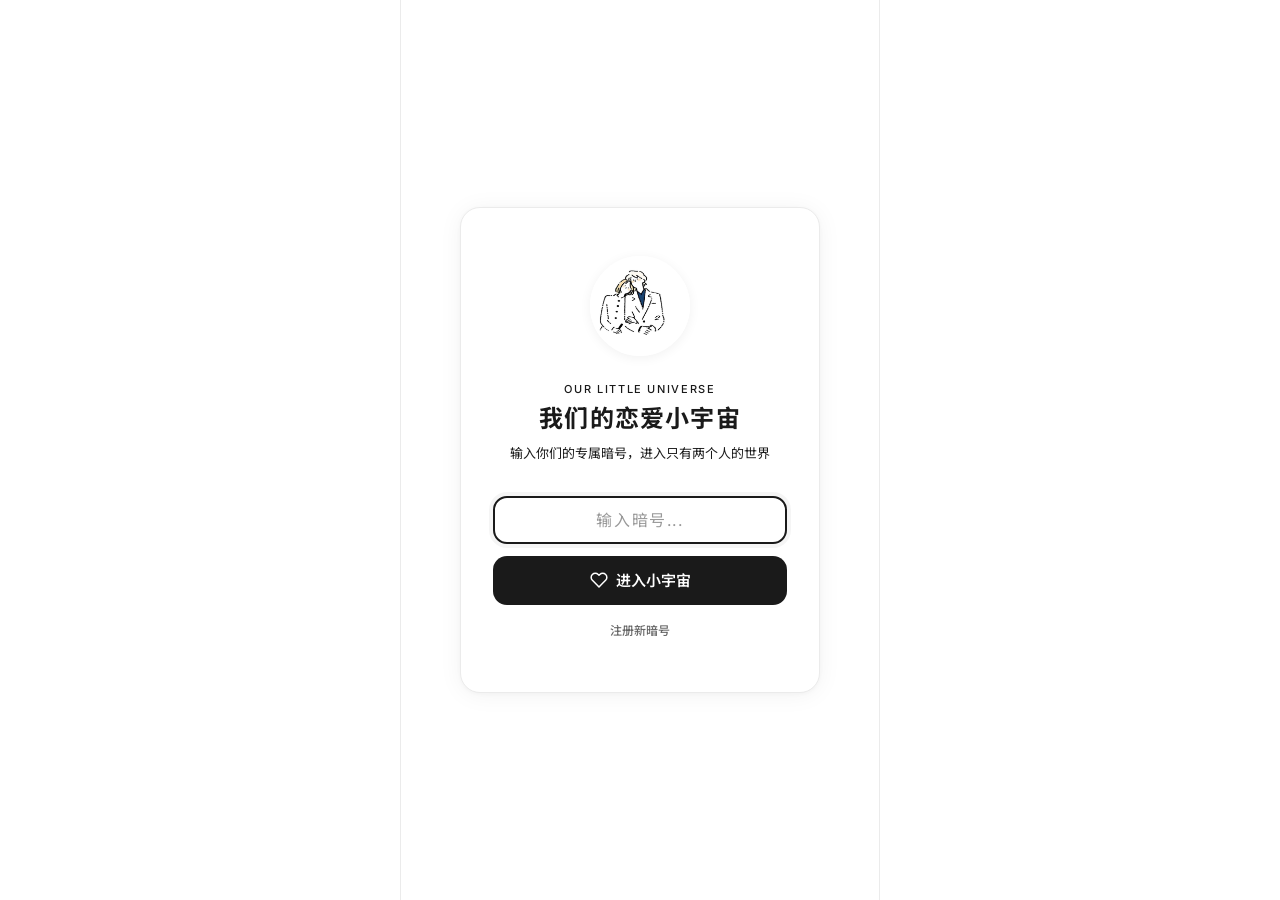
==== commit b6d15ed5: "fix: 修复加载卡死 + SW 子路径适配 + 初始化兜底 - App.init/Store.init 增加 try/catch，初始化失败回退登录页 - 骨架屏 4 秒后显示'重新进入'按钮，可清" ====
--- a/index.html
+++ b/index.html
@@ -322,7 +322,25 @@
       <path d="M20.84 4.61a5.5 5.5 0 0 0-7.78 0L12 5.67l-1.06-1.06a5.5 5.5 0 0 0-7.78 7.78l1.06 1.06L12 21.23l7.78-7.78 1.06-1.06a5.5 5.5 0 0 0 0-7.78z"/>
     </svg>
     <div class="skeleton-text">正在进入小宇宙...</div>
+    <button id="skeleton-safe-btn" type="button" style="margin-top:24px;padding:8px 16px;font-size:12px;color:#BFA8A8;background:transparent;border:1px solid #E8D5D5;border-radius:20px;display:none;">点我重新进入</button>
   </div>
+  <script>
+    // 兜底：如果 4 秒后还在骨架屏，显示重新进入按钮
+    (function(){
+      var t = setTimeout(function(){
+        var btn = document.getElementById('skeleton-safe-btn');
+        var sk = document.getElementById('app-skeleton');
+        if (sk && !sk.classList.contains('hide') && btn) {
+          btn.style.display = 'inline-block';
+          btn.onclick = function(){
+            try { sessionStorage.removeItem('love_token'); sessionStorage.removeItem('love_name'); } catch(e){}
+            location.reload();
+          };
+        }
+      }, 4000);
+      window.addEventListener('load', function(){ clearTimeout(t); });
+    })();
+  </script>
 
   <div class="app-container" id="app" style="display:none">
     <!-- 由 App.render() 动态渲染 -->
@@ -331,7 +349,7 @@
   <script>
     // 注册 Service Worker，检测到新版本自动刷新
     if ('serviceWorker' in navigator) {
-      navigator.serviceWorker.register('/sw.js').then(reg => {
+      navigator.serviceWorker.register('sw.js').then(reg => {
         reg.addEventListener('updatefound', () => {
           const newWorker = reg.installing;
           newWorker.addEventListener('statechange', () => {
@@ -353,9 +371,9 @@
   <script defer src="js/tips.js"></script>
   <script defer src="js/utils.js"></script>
   <script defer src="js/sfx.js"></script>
+  <script defer src="js/components.js"></script>
   <script defer src="js/auth.js"></script>
   <script defer src="js/store.js"></script>
-  <script defer src="js/components.js"></script>
 
   <!-- 页面模块 -->
   <script defer src="js/pages/dashboard.js"></script>
--- a/css/components.css
+++ b/css/components.css
@@ -259,3 +259,61 @@
 .link-card-platform { font-size: var(--text-xs); color: var(--text-muted); text-transform: uppercase; letter-spacing: 0.05em; margin-bottom: var(--space-xs); }
 .link-card-title { font-size: var(--text-sm); font-weight: var(--weight-medium); }
 .link-card-url { font-size: var(--text-xs); color: var(--text-secondary); white-space: nowrap; overflow: hidden; text-overflow: ellipsis; max-width: 200px; }
+
+/* ===== 图片裁剪器 ===== */
+.cropper-overlay {
+  position: fixed; inset: 0; z-index: 10000;
+  background: rgba(0,0,0,0.95);
+  display: flex; flex-direction: column;
+}
+.cropper-container {
+  display: flex; flex-direction: column; height: 100%;
+}
+.cropper-header {
+  display: flex; align-items: center; justify-content: space-between;
+  padding: 12px 16px; color: #fff; flex-shrink: 0;
+}
+.cropper-title { font-size: 14px; opacity: 0.8; }
+.cropper-close {
+  background: none; border: none; color: #fff; font-size: 22px;
+  padding: 4px 8px; cursor: pointer; opacity: 0.7;
+}
+.cropper-viewport {
+  flex: 1; position: relative; overflow: hidden;
+  display: flex; align-items: center; justify-content: center;
+  cursor: grab; touch-action: none;
+}
+.cropper-viewport:active { cursor: grabbing; }
+.cropper-image {
+  position: absolute; max-width: none; user-select: none;
+  -webkit-user-drag: none; pointer-events: none;
+}
+.cropper-mask {
+  position: absolute; inset: 0;
+  box-shadow: 0 0 0 9999px rgba(0,0,0,0.5);
+  border: 2px solid rgba(255,255,255,0.8);
+  width: min(85vw, 85vh);
+  height: min(85vw, 85vh);
+  border-radius: 4px; pointer-events: none;
+}
+.cropper-footer {
+  padding: 12px 16px; flex-shrink: 0;
+  background: rgba(255,255,255,0.05);
+}
+.cropper-zoom-bar {
+  display: flex; align-items: center; gap: 10px; margin-bottom: 12px;
+}
+.cropper-zoom-label { color: #fff; font-size: 12px; opacity: 0.6; }
+.cropper-zoom-slider {
+  flex: 1; height: 4px; -webkit-appearance: none; appearance: none;
+  background: rgba(255,255,255,0.2); border-radius: 2px; outline: none;
+}
+.cropper-zoom-slider::-webkit-slider-thumb {
+  -webkit-appearance: none; width: 20px; height: 20px;
+  border-radius: 50%; background: #fff; cursor: pointer;
+}
+.cropper-actions {
+  display: flex; gap: 10px; justify-content: flex-end;
+}
+.cropper-actions .btn-ghost { color: #fff; border-color: rgba(255,255,255,0.3); }
+.cropper-actions .btn-primary { background: #fff; color: #000; border: none; }
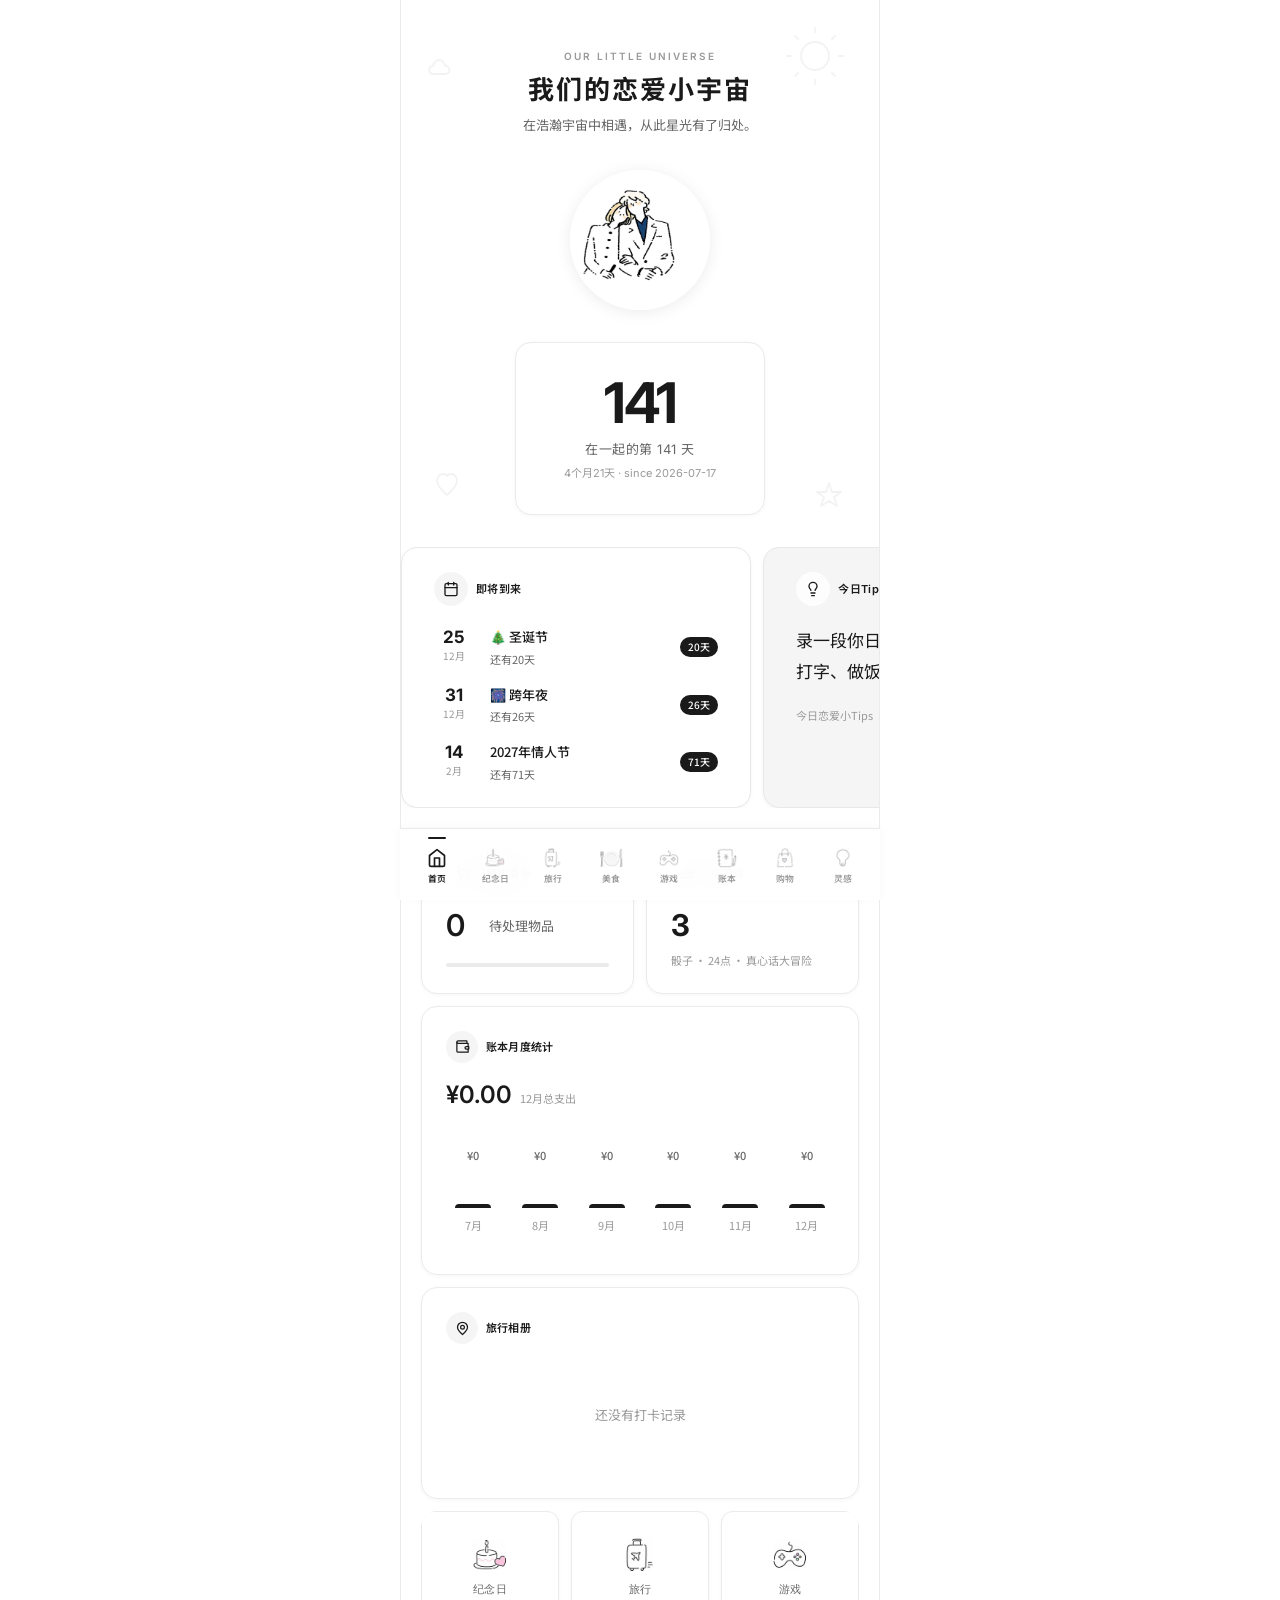
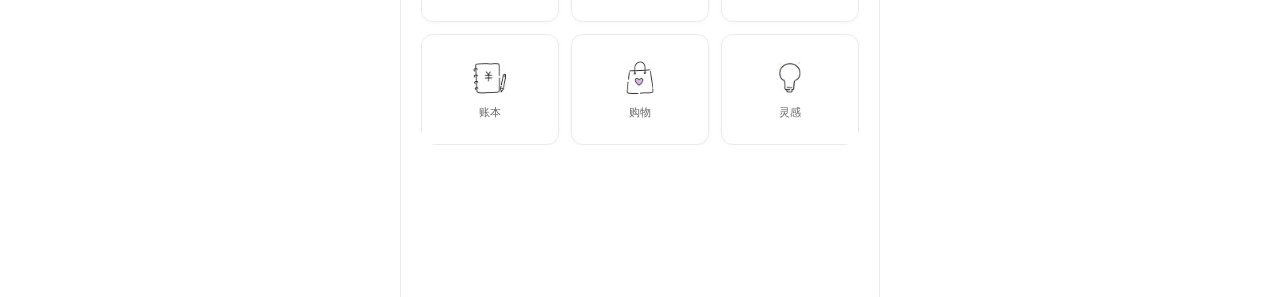
==== commit bde3f188: "引入AI旅行助手脚本" ====
--- a/index.html
+++ b/index.html
@@ -368,6 +368,7 @@
   <script defer src="js/modules/config.js"></script>
   <script defer src="js/modules/github-sync.js"></script>
   <script defer src="js/modules/game-sync.js"></script>
+  <script defer src="js/modules/travel-ai.js"></script>
   <script defer src="js/tips.js"></script>
   <script defer src="js/utils.js"></script>
   <script defer src="js/sfx.js"></script>
--- a/css/components.css
+++ b/css/components.css
@@ -260,60 +260,227 @@
 .link-card-title { font-size: var(--text-sm); font-weight: var(--weight-medium); }
 .link-card-url { font-size: var(--text-xs); color: var(--text-secondary); white-space: nowrap; overflow: hidden; text-overflow: ellipsis; max-width: 200px; }
 
-/* ===== 图片裁剪器 ===== */
+/* ===== 头像裁剪器（微信风格） ===== */
 .cropper-overlay {
   position: fixed; inset: 0; z-index: 10000;
-  background: rgba(0,0,0,0.95);
+  background: #000;
   display: flex; flex-direction: column;
+  user-select: none; -webkit-user-select: none;
 }
 .cropper-container {
-  display: flex; flex-direction: column; height: 100%;
+  display: flex; flex-direction: column;
+  height: 100%; width: 100%;
 }
 .cropper-header {
   display: flex; align-items: center; justify-content: space-between;
   padding: 12px 16px; color: #fff; flex-shrink: 0;
-}
-.cropper-title { font-size: 14px; opacity: 0.8; }
+  padding-top: max(12px, env(safe-area-inset-top));
+}
 .cropper-close {
-  background: none; border: none; color: #fff; font-size: 22px;
-  padding: 4px 8px; cursor: pointer; opacity: 0.7;
-}
-.cropper-viewport {
+  width: 32px; height: 32px; line-height: 28px; text-align: center;
+  background: none; border: none; color: #fff; font-size: 26px;
+  padding: 0; cursor: pointer; opacity: 0.85;
+}
+.cropper-close:active { opacity: 0.5; }
+.cropper-title {
+  font-size: 16px; font-weight: 500; letter-spacing: 0.02em;
+}
+.cropper-done {
+  background: none; border: none; color: #fff; font-size: 15px;
+  font-weight: 500; padding: 4px 0; cursor: pointer; opacity: 0.9;
+}
+.cropper-done:active { opacity: 0.5; }
+
+/* 舞台：裁切框所在的区域 */
+.cropper-stage {
   flex: 1; position: relative; overflow: hidden;
-  display: flex; align-items: center; justify-content: center;
   cursor: grab; touch-action: none;
-}
-.cropper-viewport:active { cursor: grabbing; }
+  background: #000;
+}
+.cropper-stage.grabbing { cursor: grabbing; }
 .cropper-image {
-  position: absolute; max-width: none; user-select: none;
-  -webkit-user-drag: none; pointer-events: none;
-}
-.cropper-mask {
+  position: absolute;
+  left: 0; top: 0;
+  max-width: none; max-height: none;
+  user-select: none; -webkit-user-drag: none;
+  pointer-events: none; transform-origin: 0 0;
+  will-change: left, top, width, height;
+}
+
+/* 固定裁切框：四周黑影，中间透亮 */
+.cropper-frame {
+  position: absolute;
+  box-shadow: 0 0 0 9999px rgba(0, 0, 0, 0.55);
+  border: 2px solid rgba(255, 255, 255, 0.9);
+  pointer-events: none;
+  box-sizing: border-box;
+  z-index: 2;
+}
+.cropper-frame::after {
+  content: '';
   position: absolute; inset: 0;
-  box-shadow: 0 0 0 9999px rgba(0,0,0,0.5);
-  border: 2px solid rgba(255,255,255,0.8);
-  width: min(85vw, 85vh);
-  height: min(85vw, 85vh);
-  border-radius: 4px; pointer-events: none;
-}
+  border-radius: inherit;
+  box-shadow: inset 0 0 0 1px rgba(255,255,255,0.15);
+}
+/* 九宫格辅助线 */
+.cropper-grid { position: absolute; inset: 0; }
+.cropper-grid .g-v, .cropper-grid .g-h {
+  position: absolute; background: rgba(255,255,255,0.28);
+}
+.cropper-grid .g-v { top: 0; bottom: 0; width: 1px; }
+.cropper-grid .g-v1 { left: 33.33%; }
+.cropper-grid .g-v2 { left: 66.66%; }
+.cropper-grid .g-h { left: 0; right: 0; height: 1px; }
+.cropper-grid .g-h1 { top: 33.33%; }
+.cropper-grid .g-h2 { top: 66.66%; }
+
 .cropper-footer {
-  padding: 12px 16px; flex-shrink: 0;
-  background: rgba(255,255,255,0.05);
+  padding: 14px 16px; flex-shrink: 0;
+  padding-bottom: max(14px, env(safe-area-inset-bottom));
+  background: rgba(255,255,255,0.06);
 }
 .cropper-zoom-bar {
-  display: flex; align-items: center; gap: 10px; margin-bottom: 12px;
-}
-.cropper-zoom-label { color: #fff; font-size: 12px; opacity: 0.6; }
+  display: flex; align-items: center; gap: 12px; margin-bottom: 14px;
+  color: rgba(255,255,255,0.7);
+}
+.cropper-zoom-bar svg { flex-shrink: 0; }
 .cropper-zoom-slider {
   flex: 1; height: 4px; -webkit-appearance: none; appearance: none;
-  background: rgba(255,255,255,0.2); border-radius: 2px; outline: none;
+  background: rgba(255,255,255,0.25); border-radius: 2px; outline: none;
 }
 .cropper-zoom-slider::-webkit-slider-thumb {
-  -webkit-appearance: none; width: 20px; height: 20px;
-  border-radius: 50%; background: #fff; cursor: pointer;
-}
-.cropper-actions {
-  display: flex; gap: 10px; justify-content: flex-end;
-}
-.cropper-actions .btn-ghost { color: #fff; border-color: rgba(255,255,255,0.3); }
-.cropper-actions .btn-primary { background: #fff; color: #000; border: none; }
+  -webkit-appearance: none; appearance: none;
+  width: 20px; height: 20px; border-radius: 50%;
+  background: #fff; cursor: pointer; box-shadow: 0 1px 4px rgba(0,0,0,0.4);
+}
+.cropper-zoom-slider::-moz-range-thumb {
+  width: 20px; height: 20px; border-radius: 50%;
+  background: #fff; cursor: pointer; border: none;
+}
+.cropper-confirm {
+  width: 100%; padding: 13px; font-size: 15px; font-weight: 600;
+  border-radius: 14px; border: none;
+}
+
+/* ===== AI 旅行助手 ===== */
+.tai-entry-btn {
+  flex-shrink: 0;
+  padding: 7px 14px;
+  font-size: 13px;
+  font-weight: 600;
+  color: #fff;
+  background: var(--text-primary);
+  border: none;
+  border-radius: 20px;
+  cursor: pointer;
+  white-space: nowrap;
+  transition: opacity 0.2s, transform 0.1s;
+}
+.tai-entry-btn:active { opacity: 0.8; transform: scale(0.96); }
+
+.tai-overlay {
+  position: fixed; inset: 0; z-index: 10001;
+  background: var(--bg-page);
+  display: flex; justify-content: center;
+}
+.tai-panel {
+  width: 100%; max-width: var(--max-width);
+  display: flex; flex-direction: column;
+  height: 100%;
+  background: var(--bg-page);
+}
+.tai-header {
+  display: flex; align-items: center; justify-content: space-between;
+  padding: 12px 16px; flex-shrink: 0;
+  padding-top: max(12px, env(safe-area-inset-top));
+  border-bottom: 1px solid var(--border-light);
+}
+.tai-back {
+  width: 32px; height: 32px; line-height: 28px;
+  background: none; border: none; color: var(--text-primary);
+  font-size: 26px; cursor: pointer; padding: 0;
+}
+.tai-title { font-size: 16px; font-weight: 600; }
+
+.tai-tabs {
+  display: flex; gap: 8px; padding: 12px 16px 0; flex-shrink: 0;
+}
+.tai-tab {
+  flex: 1; padding: 9px; font-size: 14px; font-weight: 500;
+  color: var(--text-secondary); background: var(--bg-page-alt);
+  border: none; border-radius: 10px; cursor: pointer;
+  transition: all 0.2s;
+}
+.tai-tab.active { color: #fff; background: var(--text-primary); }
+
+.tai-body {
+  flex: 1; overflow-y: auto; padding: 16px;
+  display: flex; flex-direction: column;
+}
+.tai-form .input-group { margin-bottom: 12px; }
+.tai-form .btn { margin-top: 4px; }
+
+.tai-output {
+  margin-top: 16px;
+  padding: 16px;
+  background: var(--bg-page-alt);
+  border-radius: 14px;
+  font-size: 14px; line-height: 1.75;
+  color: var(--text-primary);
+  word-break: break-word;
+}
+.tai-md h3 { font-size: 15px; margin: 14px 0 6px; }
+.tai-md h3:first-child { margin-top: 0; }
+.tai-md h4 { font-size: 14px; margin: 12px 0 6px; }
+.tai-md ul { margin: 4px 0; padding-left: 18px; }
+.tai-md li { margin: 3px 0; }
+.tai-md strong { font-weight: 700; }
+
+.tai-actions { display: flex; gap: 10px; margin-top: 14px; }
+
+.tai-loading {
+  display: flex; align-items: center; gap: 6px;
+  color: var(--text-secondary); font-size: 14px;
+}
+.tai-dot {
+  width: 6px; height: 6px; border-radius: 50%;
+  background: var(--text-muted); display: inline-block;
+  animation: tai-bounce 1.2s infinite ease-in-out;
+}
+.tai-dot:nth-child(2) { animation-delay: 0.15s; }
+.tai-dot:nth-child(3) { animation-delay: 0.3s; }
+@keyframes tai-bounce {
+  0%, 80%, 100% { transform: scale(0.6); opacity: 0.5; }
+  40% { transform: scale(1); opacity: 1; }
+}
+.tai-error { color: var(--text-secondary); font-size: 14px; }
+
+.tai-chat {
+  flex: 1; overflow-y: auto; display: flex; flex-direction: column; gap: 10px;
+  padding-bottom: 8px;
+}
+.tai-msg {
+  max-width: 82%; padding: 10px 14px; border-radius: 16px;
+  font-size: 14px; line-height: 1.65; word-break: break-word;
+}
+.tai-msg-ai {
+  align-self: flex-start;
+  background: var(--bg-page-alt); color: var(--text-primary);
+  border-bottom-left-radius: 4px;
+}
+.tai-msg-user {
+  align-self: flex-end;
+  background: var(--text-primary); color: #fff;
+  border-bottom-right-radius: 4px;
+}
+.tai-chat-input {
+  display: flex; gap: 8px; padding-top: 10px; flex-shrink: 0;
+  border-top: 1px solid var(--border-light);
+}
+.tai-chat-input .input { flex: 1; }
+.tai-send {
+  flex-shrink: 0; padding: 0 18px; font-size: 14px; font-weight: 600;
+  color: #fff; background: var(--text-primary);
+  border: none; border-radius: 12px; cursor: pointer;
+}
+.tai-send:disabled { opacity: 0.5; }
--- a/css/dashboard.css
+++ b/css/dashboard.css
@@ -210,7 +210,7 @@
 }
 .quick-entry:hover { border-color: var(--border-color); transform: translateY(-2px); box-shadow: var(--shadow-card-hover); }
 .quick-entry:active { transform: scale(0.96); }
-.quick-entry-icon { width: 38px; height: 38px; opacity: 0.5; }
+.quick-entry-icon { width: 38px; height: 38px; opacity: 1; object-fit: contain; }
 .quick-entry-label { font-size: 11px; color: var(--text-secondary); font-weight: var(--weight-medium); letter-spacing: 0.02em; }
 
 /* ===== 通知横幅 ===== */
--- a/css/games.css
+++ b/css/games.css
@@ -13,33 +13,33 @@
   background: var(--bg-card); border-radius: 18px; box-shadow: 0 2px 12px rgba(0,0,0,0.06);
   padding: 18px 16px; cursor: pointer; transition: all 0.2s cubic-bezier(0.16,1,0.3,1);
   border: none; overflow: hidden; position: relative;
+  min-height: 92px; height: 92px; display: flex; align-items: center;
 }
 .game-card::after {
   content: ''; position: absolute; top: 0; left: 0; width: 5px; height: 100%;
-  border-radius: 3px 0 0 3px;
-}
-.game-card:nth-child(1) { border-left: 5px solid #6C5CE7; }
-.game-card:nth-child(2) { border-left: 5px solid #00B894; }
-.game-card:nth-child(3) { border-left: 5px solid #FF6B8A; }
-.game-card:nth-child(4) { border-left: 5px solid #FF9F43; }
+  border-radius: 3px 0 0 3px; background: #1a1a1a;
+}
 .game-card:active { transform: scale(0.97); box-shadow: 0 1px 4px rgba(0,0,0,0.04); }
 
 .game-card-inner { display: flex; align-items: center; gap: 14px; }
 .game-card-icon {
-  width: 52px; height: 52px; border-radius: 14px; flex-shrink: 0;
-  display: flex; align-items: center; justify-content: center; font-size: 26px;
+  width: 72px; height: 72px; border-radius: 0; flex-shrink: 0;
+  display: flex; align-items: center; justify-content: center; font-size: 0;
   color: #fff; font-weight: 700;
-}
-.game-card:nth-child(1) .game-card-icon { background: linear-gradient(135deg, #6C5CE7, #A29BFE); }
-.game-card:nth-child(2) .game-card-icon { background: linear-gradient(135deg, #00B894, #55EFC4); }
-.game-card:nth-child(3) .game-card-icon { background: linear-gradient(135deg, #FF6B8A, #FFB8D0); }
-.game-card:nth-child(4) .game-card-icon { background: linear-gradient(135deg, #FF9F43, #FECA57); }
+  background-color: transparent;
+  border: none;
+  background-size: 60px 60px; background-position: center; background-repeat: no-repeat;
+}
+.game-card:nth-child(1) .game-card-icon { background-image: url('../assets/icons/game_dice.png'); }
+.game-card:nth-child(2) .game-card-icon { background-image: url('../assets/icons/game_math24.png'); }
+.game-card:nth-child(3) .game-card-icon { background-image: url('../assets/icons/game_truthdare.png'); }
+.game-card:nth-child(4) .game-card-icon { background-image: url('../assets/icons/game_speedmath.png'); }
 
 .game-card-icon::before { content: ''; }
-.game-card:nth-child(1) .game-card-icon::before { content: '\1F3B2'; }
-.game-card:nth-child(2) .game-card-icon::before { content: '24'; font-size: 18px; }
-.game-card:nth-child(3) .game-card-icon::before { content: '?'; }
-.game-card:nth-child(4) .game-card-icon::before { content: '123'; font-size: 12px; }
+.game-card:nth-child(1) .game-card-icon::before { content: ''; }
+.game-card:nth-child(2) .game-card-icon::before { content: ''; }
+.game-card:nth-child(3) .game-card-icon::before { content: ''; }
+.game-card:nth-child(4) .game-card-icon::before { content: ''; }
 
 .game-card-info { flex: 1; }
 .game-card-title { margin: 0 0 3px; font-size: 16px; font-weight: 700; color: var(--text-primary); }
@@ -480,19 +480,19 @@
   animation: float 3s ease-in-out infinite;
 }
 
-/* ==================== 游戏图标（旧兼容） ==================== */
+/* ==================== 游戏图标（手绘PNG） ==================== */
 .game-icon-dice, .game-icon-math, .game-icon-wheel, .game-icon-bolt {
-  width: 40px; height: 40px; border-radius: var(--radius-sm); flex-shrink: 0;
-  display: flex; align-items: center; justify-content: center; font-size: 22px;
-}
-.game-icon-dice { background: #1a1a1a; color: #fff; }
-.game-icon-math { background: #E8F5E9; color: #388E3C; }
-.game-icon-wheel { background: #FFF0F0; color: #FF6B8A; }
-.game-icon-bolt { background: #FFF8E1; color: #FF9F43; }
-.game-icon-dice::before { content: '?'; }
-.game-icon-math::before { content: '+-'; }
-.game-icon-wheel::before { content: '?'; }
-.game-icon-bolt::before { content: '!'; }
+  width: 44px; height: 44px; border-radius: var(--radius-sm); flex-shrink: 0;
+  display: flex; align-items: center; justify-content: center; font-size: 0;
+  background-size: 32px 32px; background-position: center; background-repeat: no-repeat;
+}
+.game-icon-dice { background-color: #fff; background-image: url('../assets/icons/game_dice.png'); }
+.game-icon-math { background-color: #fff; background-image: url('../assets/icons/game_math24.png'); }
+.game-icon-wheel { background-color: #fff; background-image: url('../assets/icons/game_truthdare.png'); }
+.game-icon-bolt { background-color: #fff; background-image: url('../assets/icons/game_speedmath.png'); }
+/* 移除旧的::before文字 */
+.game-icon-dice::before, .game-icon-math::before,
+.game-icon-wheel::before, .game-icon-bolt::before { content: ''; }
 
 /* ==================== 动画增强 ==================== */
 /* 卡片翻转入场 */
